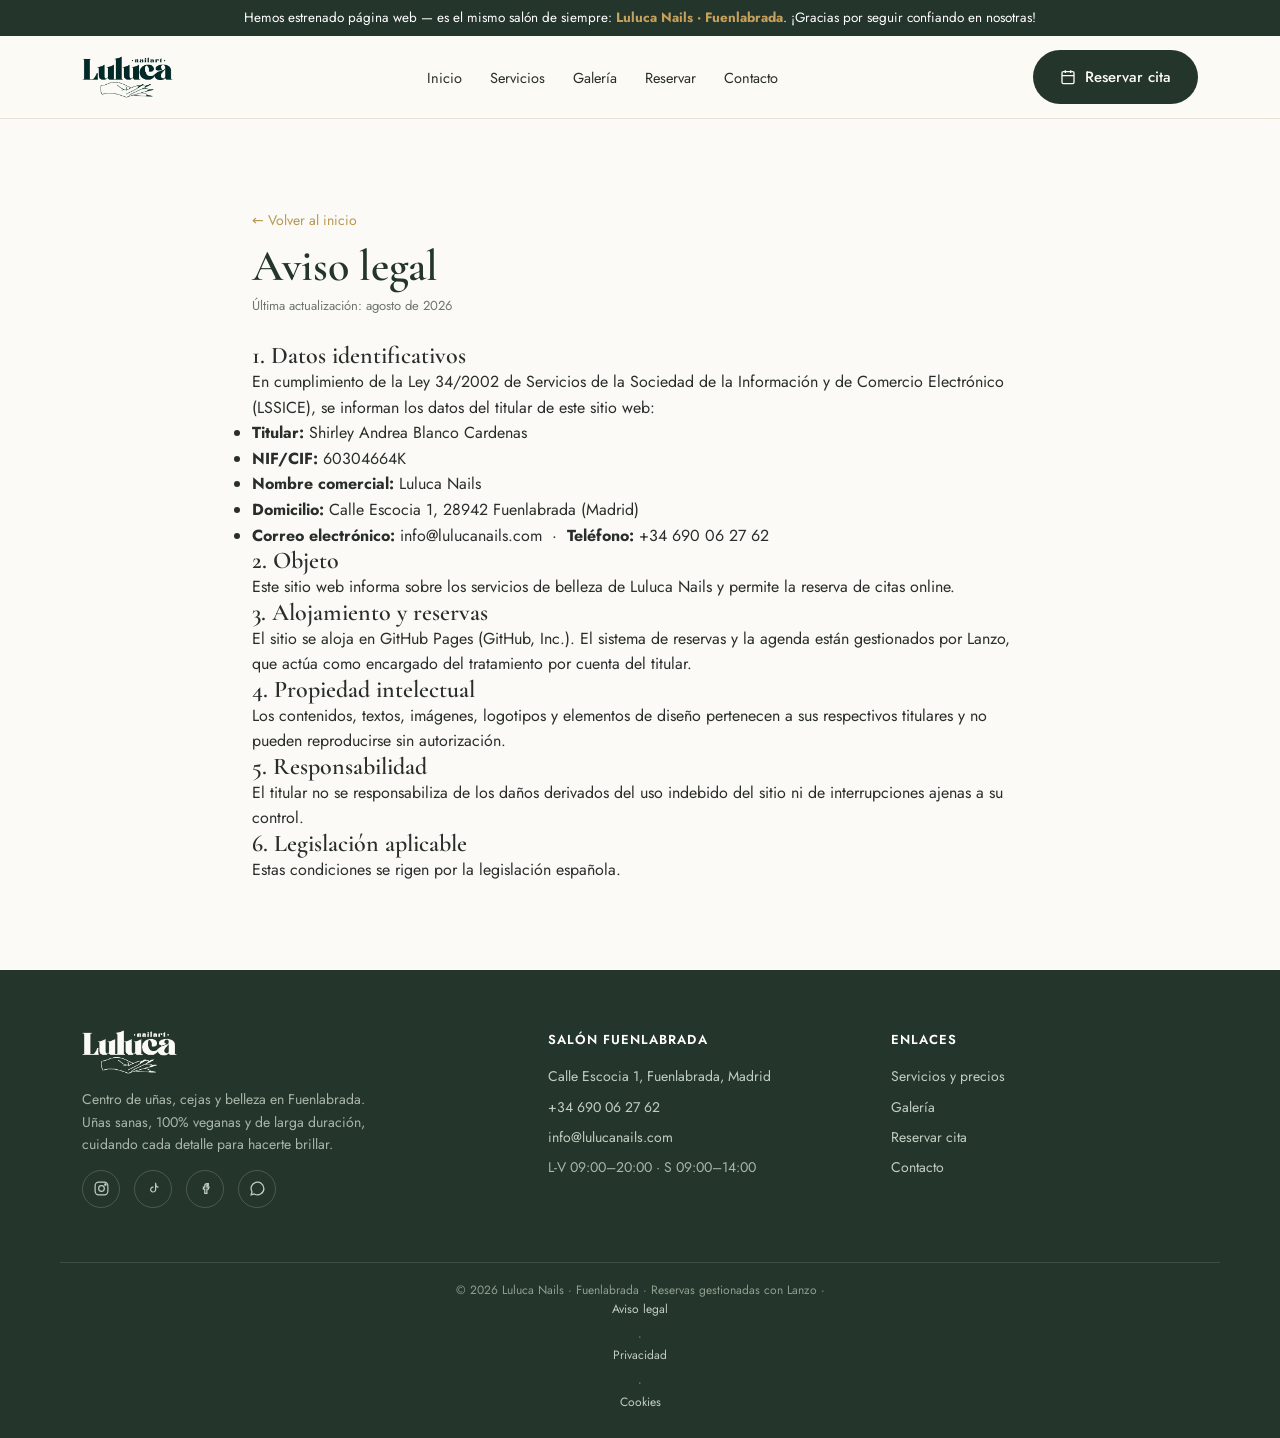
==== aviso-legal.html @ 365a21d8 "Add files via upload" ====
<!DOCTYPE html>
<html lang="es">
<head>
<meta charset="UTF-8">
<meta name="viewport" content="width=device-width, initial-scale=1.0">
<title>Aviso legal — Luluca Nails</title>
<meta name="description" content="Aviso legal de Luluca Nails, salón de belleza en Fuenlabrada.">
<meta property="og:title" content="Aviso legal — Luluca Nails">
<meta property="og:description" content="Aviso legal de Luluca Nails, salón de belleza en Fuenlabrada.">
<meta property="og:type" content="website">
<link rel="icon" href="assets/img/favicon.png">
<link rel="preconnect" href="https://fonts.googleapis.com">
<link rel="preconnect" href="https://fonts.gstatic.com" crossorigin>
<link href="https://fonts.googleapis.com/css2?family=Cormorant+Garamond:wght@500;600;700&family=Jost:wght@300;400;500;600&display=swap" rel="stylesheet">
<link rel="stylesheet" href="assets/css/styles.css">
</head>
<body data-locale="fuen">
<div style="background:var(--forest);color:#fff;text-align:center;font-size:13.5px;padding:9px 16px;line-height:1.35">Hemos estrenado página web — es el mismo salón de siempre: <b style="color:var(--gold-2)">Luluca Nails · Fuenlabrada</b>. ¡Gracias por seguir confiando en nosotras!</div>
<header class="nav"><div class="hw">
  <a class="brand" href="index.html"><img class="logo-img" src="assets/img/logo-dark.png" alt="Luluca Nails"></a>
  <nav class="menu" id="menu"><a href="index.html">Inicio</a><a href="servicios.html">Servicios</a><a href="galeria.html">Galería</a><a href="index.html#reservar">Reservar</a><a href="contacto.html">Contacto</a></nav>
  <div class="nav-cta">
    <a href="index.html#reservar" class="btn btn-primary"><svg viewBox="0 0 24 24" fill="none" stroke="currentColor" stroke-width="2"><rect x="3" y="4" width="18" height="18" rx="2"/><path d="M16 2v4M8 2v4M3 10h18"/></svg> Reservar cita</a>
    <button class="burger" aria-label="Menú" onclick="toggleMenu()"><span></span><span></span><span></span></button>
  </div>
</div></header>

<section class="sec-pad"><div class="wrap" style="max-width:820px">
  <p style="margin-bottom:10px"><a href="index.html" style="color:var(--gold);text-decoration:none;font-size:14px">← Volver al inicio</a></p>
  <h1 style="font-family:'Cormorant Garamond',serif;color:var(--forest);font-size:clamp(30px,4vw,44px);margin:4px 0 6px">Aviso legal</h1>
  <p style="color:var(--muted);font-size:13px;margin-bottom:26px">Última actualización: agosto de 2026</p>
  <div class="legal-body"><h2>1. Datos identificativos</h2>
<p>En cumplimiento de la Ley 34/2002 de Servicios de la Sociedad de la Información y de Comercio Electrónico (LSSICE), se informan los datos del titular de este sitio web:</p>
<ul>
<li><b>Titular:</b> Shirley Andrea Blanco Cardenas</li>
<li><b>NIF/CIF:</b> 60304664K</li>
<li><b>Nombre comercial:</b> Luluca Nails</li>
<li><b>Domicilio:</b> Calle Escocia 1, 28942 Fuenlabrada (Madrid)</li>
<li><b>Correo electrónico:</b> info@lulucanails.com &nbsp;·&nbsp; <b>Teléfono:</b> +34 690 06 27 62</li>
</ul>
<h2>2. Objeto</h2>
<p>Este sitio web informa sobre los servicios de belleza de Luluca Nails y permite la reserva de citas online.</p>
<h2>3. Alojamiento y reservas</h2>
<p>El sitio se aloja en GitHub Pages (GitHub, Inc.). El sistema de reservas y la agenda están gestionados por Lanzo, que actúa como encargado del tratamiento por cuenta del titular.</p>
<h2>4. Propiedad intelectual</h2>
<p>Los contenidos, textos, imágenes, logotipos y elementos de diseño pertenecen a sus respectivos titulares y no pueden reproducirse sin autorización.</p>
<h2>5. Responsabilidad</h2>
<p>El titular no se responsabiliza de los daños derivados del uso indebido del sitio ni de interrupciones ajenas a su control.</p>
<h2>6. Legislación aplicable</h2>
<p>Estas condiciones se rigen por la legislación española.</p></div>
</div></section>
<footer id="contacto-foot"><div class="fw">
  <div>
    <img class="foot-logo" src="assets/img/logo-light.png" alt="Luluca Nails">
    <p class="about">Centro de uñas, cejas y belleza en Fuenlabrada. Uñas sanas, 100% veganas y de larga duración, cuidando cada detalle para hacerte brillar.</p>
    <div class="social">
      <a href="https://www.instagram.com/lulucanails" target="_blank" rel="noopener" aria-label="Instagram"><svg viewBox="0 0 24 24" fill="none" stroke="currentColor" stroke-width="1.7"><rect x="3" y="3" width="18" height="18" rx="5"/><circle cx="12" cy="12" r="4"/><circle cx="17.5" cy="6.5" r="1"/></svg></a>
      <a href="https://www.tiktok.com/@lulucanails" target="_blank" rel="noopener" aria-label="TikTok"><svg viewBox="0 0 24 24" fill="none" stroke="currentColor" stroke-width="1.7"><path d="M15 4v9.5a3.5 3.5 0 1 1-3-3.5"/><path d="M15 6a4 4 0 0 0 4 4"/></svg></a>
      <a href="https://www.facebook.com/lulucanails" target="_blank" rel="noopener" aria-label="Facebook"><svg viewBox="0 0 24 24" fill="none" stroke="currentColor" stroke-width="1.7"><path d="M14 8h2V5h-2a3 3 0 0 0-3 3v2H9v3h2v6h3v-6h2l1-3h-3V8a1 1 0 0 1 1-1z"/></svg></a>
      <a href="https://wa.me/34690062762?text=Hola%2C%20quiero%20reservar%20una%20cita%20en%20Luluca%20Nails" target="_blank" rel="noopener" aria-label="WhatsApp"><svg viewBox="0 0 24 24" fill="none" stroke="currentColor" stroke-width="1.8"><path d="M21 12a9 9 0 0 1-13.6 7.7L3 21l1.3-4.4A9 9 0 1 1 21 12z"/></svg></a>
    </div>
  </div>
  <div><h5>Salón Fuenlabrada</h5><a href="https://www.google.com/maps/search/?api=1&query=Calle%20Escocia%201%20Fuenlabrada" target="_blank" rel="noopener">Calle Escocia 1, Fuenlabrada, Madrid</a><a href="tel:+34690062762">+34 690 06 27 62</a><a href="mailto:info@lulucanails.com">info@lulucanails.com</a><span style="color:#a9b6a9">L-V 09:00–20:00 · S 09:00–14:00</span></div>
  <div><h5>Enlaces</h5><a href="servicios.html">Servicios y precios</a><a href="galeria.html">Galería</a><a href="index.html#reservar">Reservar cita</a><a href="contacto.html">Contacto</a></div>
</div>
<div class="legal">© 2026 Luluca Nails · Fuenlabrada · Reservas gestionadas con Lanzo · <a href="aviso-legal.html">Aviso legal</a> · <a href="privacidad.html">Privacidad</a> · <a href="cookies.html">Cookies</a></div>
</footer>
<div class="mobile-book">
  <a href="https://wa.me/34690062762?text=Hola%2C%20quiero%20reservar%20una%20cita%20en%20Luluca%20Nails" target="_blank" rel="noopener" class="btn btn-wa call" aria-label="WhatsApp"><svg viewBox="0 0 24 24" fill="none" stroke="currentColor" stroke-width="1.8"><path d="M21 12a9 9 0 0 1-13.6 7.7L3 21l1.3-4.4A9 9 0 1 1 21 12z"/></svg></a>
  <a href="index.html#reservar" class="btn btn-primary">Reservar cita</a>
</div>
<div class="lb" id="lb" onclick="closeLb(event)"><button class="lb-close" onclick="closeLb(event)">&times;</button><img id="lb-img" src="" alt=""></div>
<script>
var NAMES={fuen:'Fuenlabrada',huma:'Humanes'};
function setLocale(k){document.body.dataset.locale=k;document.querySelectorAll('[data-locname]').forEach(function(e){e.textContent=NAMES[k];});document.querySelectorAll('.seg-btn').forEach(function(b){b.classList.toggle('on',b.dataset.k===k);});}
function toggleMenu(){document.getElementById('menu').classList.toggle('open');}
function openCat(id){var d=document.getElementById(id);if(d){d.open=true;d.scrollIntoView({behavior:'smooth',block:'start'});}}
function openLb(src){var lb=document.getElementById('lb');document.getElementById('lb-img').src=src;lb.classList.add('on');}
function closeLb(e){document.getElementById('lb').classList.remove('on');}
// ---- Reseñas de Google: refresco automático desde reviews.json ----
(function(){
  var grid=document.getElementById('rev-grid'); if(!grid) return;
  var G='<svg viewBox="0 0 48 48" width="16" height="16"><path fill="#4285F4" d="M45.12 24.5c0-1.56-.14-3.06-.4-4.5H24v8.51h11.84c-.51 2.75-2.06 5.08-4.39 6.64v5.52h7.11c4.16-3.83 6.56-9.47 6.56-16.17z"/><path fill="#34A853" d="M24 46c5.94 0 10.92-1.97 14.56-5.33l-7.11-5.52c-1.97 1.32-4.49 2.1-7.45 2.1-5.73 0-10.58-3.87-12.31-9.07H4.34v5.7C7.96 41.07 15.4 46 24 46z"/><path fill="#FBBC05" d="M11.69 28.18C11.25 26.86 11 25.45 11 24s.25-2.86.69-4.18v-5.7H4.34C2.85 17.09 2 20.45 2 24s.85 6.91 2.34 9.88l7.35-5.7z"/><path fill="#EA4335" d="M24 10.75c3.23 0 6.13 1.11 8.41 3.29l6.31-6.31C34.91 4.18 29.93 2 24 2 15.4 2 7.96 6.93 4.34 14.12l7.35 5.7c1.73-5.2 6.58-9.07 12.31-9.07z"/></svg>';
  function esc(s){return (''+(s||'')).replace(/&/g,'&amp;').replace(/</g,'&lt;').replace(/>/g,'&gt;');}
  function stars(n){n=Math.max(1,Math.min(5,Math.round(n||5)));var s='';for(var i=0;i<n;i++)s+='★';return s;}
  fetch('reviews.json',{cache:'no-store'}).then(function(r){return r.ok?r.json():null;}).then(function(d){
    if(!d||!d.reviews||!d.reviews.length) return;
    var sc=document.getElementById('rev-score'); if(sc&&d.rating){sc.textContent=(''+d.rating).replace('.',',');}
    var cn=document.getElementById('rev-count-num'); if(cn&&(d.count||d.count===0)){cn.textContent=d.count;}
    grid.innerHTML=d.reviews.map(function(v){
      var ini=esc(((v.name||'?').trim().charAt(0)||'?').toUpperCase());
      var av = v.photo ? '<div class="av" style="background-image:url('+JSON.stringify(v.photo)+');background-size:cover;color:transparent">'+ini+'</div>' : '<div class="av">'+ini+'</div>';
      return '<div class="rev"><div class="top" style="display:flex;align-items:center;gap:12px">'+av+'<div><div class="who">'+esc(v.name)+'</div><div class="stars">'+stars(v.rating)+'</div></div><span style="margin-left:auto;width:16px;height:16px;display:inline-flex;flex:0 0 auto">'+G+'</span></div><p>"'+esc(v.text)+'"</p><div style="color:var(--muted);font-size:12.5px;margin-top:12px">'+esc(v.date)+' · Google</div></div>';
    }).join('');
  }).catch(function(){});
})();
// ===== Widget de reservas Lanzo (embebido) v3: calendario visible + desplegable con grupos =====
(function(){
  var root=document.getElementById('lz-book'); if(!root) return;
  var SLUG=root.dataset.slug, API=root.dataset.api, WA=root.dataset.wa||'#';
  var st={service:null,date:null,slot:null,employeeId:null,_slots:[],_services:[],_period:{m:[],t:[]}};
  var view={y:0,m:0};
  var MES=['enero','febrero','marzo','abril','mayo','junio','julio','agosto','septiembre','octubre','noviembre','diciembre'];
  var GROUPS=[{k:'unas',label:'Uñas y manicura'},{k:'pies',label:'Pies y pedicura'},{k:'cejas',label:'Cejas, labio y depilación'},{k:'pest',label:'Pestañas'},{k:'gema',label:'Gemas dentales'}];
  function groupOf(name){var n=(name||'').toLowerCase();
    if(n.indexOf('pestañ')>-1||n.indexOf('lifting')>-1||n.indexOf('tinte')>-1) return 'pest';
    if(n.indexOf('ceja')>-1||n.indexOf('labio')>-1||n.indexOf('laminado')>-1||n.indexOf('frente')>-1||n.indexOf('mejill')>-1||n.indexOf('patill')>-1||n.indexOf('cara completa')>-1) return 'cejas';
    if(n.indexOf('gema')>-1) return 'gema';
    if(n.indexOf('pedicura')>-1||n.indexOf('(pies)')>-1||n.indexOf('pies')>-1||n.indexOf('/ pie')>-1) return 'pies';
    return 'unas';}

  var css=[
   '#lz-book .lz-h{font-family:"Cormorant Garamond",serif;color:var(--forest);font-size:24px;margin:2px 0 14px}',
   '#lz-book label{display:block;font-size:12px;letter-spacing:.06em;text-transform:uppercase;color:var(--forest);margin:18px 0 9px;font-weight:700}',
   '#lz-book label:first-of-type{margin-top:6px}',
   '#lz-book select,#lz-book input{width:100%;padding:12px 12px;border:1px solid #d8d5cc;border-radius:12px;font:inherit;background:#fff;color:var(--forest);box-sizing:border-box}',
   '#lz-book optgroup{font-weight:700;color:var(--forest)}',
   '#lz-book .lz-meta{font-size:13px;color:var(--muted);margin-top:6px}',
   '.lz-chips{display:flex;flex-wrap:wrap;gap:8px;margin-bottom:10px}',
   '.lz-chip{padding:9px 16px;border:1px solid #d8d5cc;border-radius:999px;background:#fff;cursor:pointer;font:inherit;font-size:14px;color:var(--forest)}',
   '.lz-chip.sel{background:var(--forest);color:#fff;border-color:var(--forest)}',
   '.lz-chip:disabled{opacity:.4;cursor:default}',
   '.lz-calhead{display:flex;align-items:center;justify-content:space-between;margin-bottom:10px}',
   '.lz-calhead b{font-family:"Cormorant Garamond",serif;font-weight:600;font-size:19px;color:var(--forest);text-transform:capitalize}',
   '.lz-nav{border:none;background:#eceae3;width:34px;height:34px;border-radius:9px;cursor:pointer;font-size:16px;color:var(--forest)}',
   '.lz-nav:disabled{opacity:.35;cursor:default}',
   '.lz-dow{display:grid;grid-template-columns:repeat(7,1fr);gap:6px;margin-bottom:6px}',
   '.lz-dow span{text-align:center;font-size:11px;color:var(--muted);font-weight:600}',
   '.lz-days{display:grid;grid-template-columns:repeat(7,1fr);gap:6px}',
   '.lz-day{padding:11px 0;border:1px solid #ece9e2;border-radius:10px;background:#faf9f5;cursor:pointer;font:inherit;font-size:15px;color:var(--forest)}',
   '.lz-day:hover:not(.off){border-color:var(--forest)}',
   '.lz-day.off{opacity:.32;background:transparent;border-color:transparent;cursor:default}',
   '.lz-day.sel{background:var(--forest);color:#fff;border-color:var(--forest)}',
   '.lz-hint{color:var(--gold);font-size:13px;margin-top:10px;min-height:16px;font-weight:600}',
   '#lz-times,#lz-emps{display:flex;flex-wrap:wrap;gap:8px}',
   '.lz-time,.lz-emp{padding:10px 15px;border:1px solid #d8d5cc;border-radius:10px;background:#fff;cursor:pointer;font:inherit;color:var(--forest)}',
   '.lz-time:hover,.lz-emp:hover{border-color:var(--forest)}',
   '.lz-time.sel,.lz-emp.sel{background:var(--forest);color:#fff;border-color:var(--forest)}',
   '.lz-msg{color:var(--muted);font-size:14px;padding:6px 0}',
   '.lz-err{color:#b3261e;font-size:13px;margin-top:8px;min-height:16px}',
   '.lz-foot{margin-top:18px;font-size:13px;color:var(--muted)}',
   '.lz-foot a{color:var(--forest);text-decoration:underline}',
   '.lz-ok{text-align:center;padding:10px 0}',
   '.lz-check{width:54px;height:54px;border-radius:50%;background:var(--forest);color:#fff;font-size:27px;display:flex;align-items:center;justify-content:center;margin:6px auto 12px}',
   '.lz-ok h4{font-family:"Cormorant Garamond",serif;color:var(--forest);font-size:25px;margin-bottom:8px}',
   '.lz-ok p{color:var(--muted);margin-bottom:10px}'
  ].join('');
  var stl=document.createElement('style'); stl.textContent=css; document.head.appendChild(stl);

  function esc(s){s=''+(s||'');return s.replace(/&/g,'&amp;').replace(/</g,'&lt;').replace(/>/g,'&gt;');}
  function eur(n){n=Number(n)||0;return (Math.round(n*100)/100).toString().replace('.',',')+' €';}
  function fmt(iso){return new Date(iso).toLocaleTimeString('es-ES',{hour:'2-digit',minute:'2-digit',timeZone:'Europe/Madrid'});}
  function hourOf(iso){return parseInt(new Date(iso).toLocaleTimeString('en-GB',{hour:'2-digit',hour12:false,timeZone:'Europe/Madrid'}).slice(0,2),10);}
  function todayYMD(){return new Date().toLocaleDateString('en-CA',{timeZone:'Europe/Madrid'});}
  function ymd(y,m,d){return y+'-'+String(m+1).padStart(2,'0')+'-'+String(d).padStart(2,'0');}
  function api(p){return fetch(API+p).then(function(r){if(!r.ok){var e=new Error('x');e.status=r.status;throw e;}return r.json();});}
  function g(id){return document.getElementById(id);}
  function show(s){var e=g('lz-step-'+s); if(e) e.hidden=false;}
  function hide(s){var e=g('lz-step-'+s); if(e) e.hidden=true;}

  root.innerHTML=
   '<span class="cal-badge">Reservas 24/7 con Lanzo</span>'+
   '<div class="lz-h">Reserva tu cita</div>'+
   '<div id="lz-step-svc"><label>1 · Elige tu servicio</label><select id="lz-svc"><option value="">Cargando servicios…</option></select><div class="lz-meta" id="lz-svcmeta"></div></div>'+
   '<div id="lz-step-date"><label>2 · Elige el día</label><div id="lz-cal"></div><div id="lz-hint" class="lz-hint"></div></div>'+
   '<div id="lz-step-time" hidden><label>3 · Elige la hora</label><div id="lz-period" class="lz-chips"></div><div id="lz-times"></div></div>'+
   '<div id="lz-step-emp" hidden><label>4 · Elige profesional</label><div id="lz-emps"></div></div>'+
   '<div id="lz-step-form" hidden><label>5 · Tus datos</label><input id="lz-name" placeholder="Nombre y apellidos" autocomplete="name"><div style="height:8px"></div><input id="lz-phone" placeholder="Teléfono móvil" inputmode="tel" autocomplete="tel"><button id="lz-confirm" class="btn btn-primary" style="width:100%;justify-content:center;margin-top:12px">Confirmar reserva</button><div class="lz-err" id="lz-err"></div></div>'+
   '<div class="lz-foot">Confirmación inmediata y recordatorio automático. ¿Prefieres WhatsApp? <a href="'+WA+'" target="_blank" rel="noopener">Escríbenos</a></div>';

  renderCal();

  api('/salon/'+SLUG).then(function(s){
    st._services=(s&&s.services)||[];
    var byG={}; st._services.forEach(function(v){ v._g=groupOf(v.name); (byG[v._g]=byG[v._g]||[]).push(v); });
    var html='<option value="">Elige tu servicio…</option>';
    GROUPS.forEach(function(gr){ var list=byG[gr.k]; if(!list||!list.length) return;
      html+='<optgroup label="'+gr.label+'">'+list.map(function(v){return '<option value="'+v.id+'">'+esc(v.name)+' · '+(v.durationMin||0)+' min · '+eur(v.priceEur)+'</option>';}).join('')+'</optgroup>';
    });
    g('lz-svc').innerHTML=html;
  }).catch(function(){ g('lz-svc').innerHTML='<option value="">No se pudieron cargar los servicios</option>'; });

  function renderCal(){
    var today=todayYMD();
    if(!view.y){ view.y=parseInt(today.slice(0,4),10); view.m=parseInt(today.slice(5,7),10)-1; }
    var first=new Date(view.y,view.m,1).getDay(), offset=(first+6)%7, dim=new Date(view.y,view.m+1,0).getDate();
    var curYM=today.slice(0,7), viewYM=ymd(view.y,view.m,1).slice(0,7);
    var h='<div class="lz-calhead"><button type="button" class="lz-nav" id="lz-prev"'+(viewYM<=curYM?' disabled':'')+'>‹</button><b>'+MES[view.m]+' '+view.y+'</b><button type="button" class="lz-nav" id="lz-next">›</button></div>';
    h+='<div class="lz-dow"><span>L</span><span>M</span><span>X</span><span>J</span><span>V</span><span>S</span><span>D</span></div><div class="lz-days">';
    for(var i=0;i<offset;i++) h+='<span></span>';
    for(var d=1;d<=dim;d++){ var ds=ymd(view.y,view.m,d), past=ds<today; h+='<button type="button" class="lz-day'+(past?' off':'')+(st.date===ds?' sel':'')+'"'+(past?' disabled':'')+' data-d="'+ds+'">'+d+'</button>'; }
    g('lz-cal').innerHTML=h+'</div>';
  }

  function pickDay(ds){
    st.date=ds; st.slot=null; st.employeeId=null; renderCal();
    if(!st.service){ g('lz-hint').textContent='Elige primero tu servicio arriba ↑'; hide('time'); hide('emp'); hide('form'); try{g('lz-svc').focus();}catch(e){} return; }
    g('lz-hint').textContent=''; loadTimes(ds);
  }

  function loadTimes(ds){
    st.slot=null; st.employeeId=null; hide('emp'); hide('form');
    show('time'); g('lz-period').innerHTML=''; g('lz-times').innerHTML='<div class="lz-msg">Buscando horas libres…</div>';
    api('/availability?salonSlug='+SLUG+'&date='+ds+'&serviceId='+st.service.id).then(function(a){
      var slots=(a&&a.slots)||[]; st._slots=slots;
      if(!slots.length){ g('lz-period').innerHTML=''; g('lz-times').innerHTML='<div class="lz-msg">No hay horas libres ese día. Prueba con otro.</div>'; return; }
      var m=[],tt=[]; slots.forEach(function(s,i){ (hourOf(s.startsAt)<14?m:tt).push(i); });
      st._period={m:m,t:tt};
      g('lz-period').innerHTML='<button type="button" class="lz-chip" data-p="m"'+(m.length?'':' disabled')+'>Mañana ('+m.length+')</button><button type="button" class="lz-chip" data-p="t"'+(tt.length?'':' disabled')+'>Tarde ('+tt.length+')</button>';
      g('lz-times').innerHTML='<div class="lz-msg">Elige mañana o tarde.</div>';
      if(m.length && !tt.length) showPeriod('m'); else if(tt.length && !m.length) showPeriod('t');
    }).catch(function(){ g('lz-period').innerHTML=''; g('lz-times').innerHTML='<div class="lz-msg">No se pudo cargar la disponibilidad. Prueba de nuevo.</div>'; });
  }

  function showPeriod(p){
    [...g('lz-period').children].forEach(function(b){ if(b.dataset) b.classList.toggle('sel', b.dataset.p===p); });
    var idxs=(p==='m')?st._period.m:st._period.t;
    g('lz-times').innerHTML=idxs.map(function(i){return '<button type="button" class="lz-time" data-i="'+i+'">'+fmt(st._slots[i].startsAt)+'</button>';}).join('');
    st.slot=null; st.employeeId=null; hide('emp'); hide('form');
  }

  function pickTime(i){
    st.slot=st._slots[i]; st.employeeId=null; hide('form');
    var tb=g('lz-times').children; for(var k=0;k<tb.length;k++) tb[k].classList.toggle('sel', String(tb[k].dataset.i)===String(i));
    var emps=(st.slot&&st.slot.employees)||[]; show('emp');
    g('lz-emps').innerHTML='<button type="button" class="lz-emp" data-e="any">Sin preferencia</button>'+emps.map(function(e){return '<button type="button" class="lz-emp" data-e="'+e.id+'">'+esc(e.name)+'</button>';}).join('');
  }

  function pickEmp(val){
    var emps=(st.slot&&st.slot.employees)||[];
    st.employeeId=(val==='any')?(emps[0]&&emps[0].id):val;
    var eb=g('lz-emps').children; for(var k=0;k<eb.length;k++) eb[k].classList.toggle('sel', eb[k].dataset.e===val);
    show('form');
  }

  function doBooking(){
    var name=g('lz-name').value.trim(), phone=g('lz-phone').value.trim(), err=g('lz-err');
    if(name.length<2){ err.textContent='Escribe tu nombre.'; return; }
    if(phone.replace(/[^0-9]/g,'').length<7){ err.textContent='Escribe un teléfono válido.'; return; }
    if(!st.employeeId){ err.textContent='Elige una profesional.'; return; }
    err.textContent='';
    var btn=g('lz-confirm'); btn.disabled=true; btn.textContent='Reservando…';
    fetch(API+'/booking',{method:'POST',headers:{'Content-Type':'application/json'},body:JSON.stringify({salonSlug:SLUG,serviceId:st.service.id,employeeId:st.employeeId,startTime:st.slot.startsAt,clientName:name,clientPhone:phone})}).then(function(r){
      if(r.status===201){ return r.json().then(done); }
      if(r.status===409){ err.textContent='Ese hueco se acaba de ocupar. Te muestro otras horas.'; btn.disabled=false; btn.textContent='Confirmar reserva'; loadTimes(st.date); return; }
      err.textContent='No se pudo reservar. Inténtalo de nuevo o escríbenos por WhatsApp.'; btn.disabled=false; btn.textContent='Confirmar reserva';
    }).catch(function(){ err.textContent='Error de conexión. Prueba de nuevo o escríbenos por WhatsApp.'; btn.disabled=false; btn.textContent='Confirmar reserva'; });
  }

  function done(j){
    var iso=(j&&j.startsAt)||st.slot.startsAt;
    var dia=new Date(iso).toLocaleDateString('es-ES',{weekday:'long',day:'numeric',month:'long',timeZone:'Europe/Madrid'});
    var emp=(j&&j.employee&&j.employee.name)||'';
    root.innerHTML='<span class="cal-badge">Reserva confirmada</span><div class="lz-ok"><div class="lz-check">✓</div><h4>¡Cita confirmada!</h4><p>'+esc(st.service.name)+(emp?(' con '+esc(emp)):'')+'<br>'+esc(dia)+' a las '+fmt(iso)+'</p><p style="font-size:13px">Te esperamos. Recibirás un recordatorio; si necesitas cambiarla, escríbenos por WhatsApp.</p><a class="btn btn-ghost" href="'+WA+'" target="_blank" rel="noopener">Escribir por WhatsApp</a></div>';
  }

  g('lz-svc').addEventListener('change', function(){
    var id=this.value; st.service=(st._services||[]).filter(function(v){return v.id===id;})[0]||null;
    st.slot=null; st.employeeId=null; hide('time'); hide('emp'); hide('form');
    if(!st.service){ g('lz-svcmeta').textContent=''; return; }
    g('lz-svcmeta').textContent=(st.service.durationMin||0)+' min · '+eur(st.service.priceEur);
    g('lz-hint').textContent='';
    if(st.date) loadTimes(st.date);
  });

  root.addEventListener('click', function(ev){
    var t=ev.target.closest('button'); if(!t) return;
    if(t.classList.contains('lz-chip')){ if(t.dataset.p && !t.disabled) showPeriod(t.dataset.p); return; }
    if(t.id==='lz-prev'){ var a=new Date(view.y,view.m-1,1); view.y=a.getFullYear(); view.m=a.getMonth(); renderCal(); return; }
    if(t.id==='lz-next'){ var b=new Date(view.y,view.m+1,1); view.y=b.getFullYear(); view.m=b.getMonth(); renderCal(); return; }
    if(t.classList.contains('lz-day') && !t.disabled){ pickDay(t.dataset.d); return; }
    if(t.classList.contains('lz-time')){ pickTime(parseInt(t.dataset.i,10)); return; }
    if(t.classList.contains('lz-emp')){ pickEmp(t.dataset.e); return; }
    if(t.id==='lz-confirm'){ ev.preventDefault(); doBooking(); return; }
  });
})();
</script>
</body>
</html>
---- assets/css/styles.css ----
:root{--cream:#FBFAF6;--sand:#F2EEE4;--sage:#8CA391;--sage-soft:#DCE4DA;--forest:#24352B;--gold:#B8974F;--gold-2:#C6A15B;--ink:#2A2E2A;--muted:#6E756C;--line:#E7E3D8;--shadow:0 24px 60px -34px rgba(36,53,43,.4)}
*{margin:0;padding:0;box-sizing:border-box}
html{scroll-behavior:smooth}
body{font-family:'Jost',system-ui,sans-serif;color:var(--ink);background:var(--cream);line-height:1.6;-webkit-font-smoothing:antialiased}
h1,h2,h3,.serif{font-family:'Cormorant Garamond',serif;font-weight:600;line-height:1.08}
img{max-width:100%;display:block}
a{color:inherit;text-decoration:none}
.wrap{max-width:1160px;margin:0 auto;padding:0 22px}
.narrow{max-width:920px;margin:0 auto;padding:0 22px}
.eyebrow{font-size:12px;letter-spacing:.26em;text-transform:uppercase;color:var(--gold);font-weight:600}
.btn{display:inline-flex;align-items:center;gap:9px;font-family:'Jost';font-weight:500;font-size:15px;padding:14px 26px;border-radius:40px;border:1px solid transparent;cursor:pointer;transition:.2s}
.btn svg{width:16px;height:16px}
.btn-primary{background:var(--forest);color:var(--cream)}
.btn-primary:hover{background:#1a2820}
.btn-gold{background:var(--gold);color:#fff}
.btn-gold:hover{background:#a9883f}
.btn-ghost{background:transparent;color:var(--forest);border-color:var(--sage)}
.btn-ghost:hover{background:var(--sage-soft)}
.btn-wa{background:#25D366;color:#fff}
.btn-wa:hover{background:#1eb457}
.center{text-align:center}
.sec-pad{padding:88px 0}
@media(max-width:720px){ .sec-pad{padding:58px 0} }
.thumb-fallback{background:linear-gradient(140deg,#e7ece2,#c3d0be)}

.localebar{background:var(--forest);color:#eef2ec;font-size:13.5px}
.localebar .lw{display:flex;align-items:center;justify-content:center;gap:16px;padding:9px 22px;flex-wrap:wrap;text-align:center;max-width:1160px;margin:0 auto}
.localebar .lb-label{color:#c3cec2}
.seg{display:inline-flex;background:rgba(255,255,255,.08);border:1px solid rgba(255,255,255,.16);border-radius:30px;padding:3px}
.seg-btn{font-family:'Jost';font-size:13px;font-weight:500;color:#dfe7df;background:transparent;border:none;border-radius:24px;padding:6px 16px;cursor:pointer;transition:.2s}
.seg-btn.on{background:var(--gold);color:#fff}

header.nav{position:sticky;top:0;z-index:50;background:rgba(251,250,246,.9);backdrop-filter:blur(10px);border-bottom:1px solid var(--line)}
header.nav .hw{max-width:1160px;margin:0 auto;display:flex;align-items:center;justify-content:space-between;padding:14px 22px;gap:16px}
.brand{display:flex;align-items:center}
.logo-img{height:42px;width:auto}
nav.menu{display:flex;align-items:center;gap:28px}
nav.menu a{font-size:14.5px;color:var(--ink)}
nav.menu a:hover,nav.menu a.active{color:var(--gold)}
.nav-cta{display:flex;align-items:center;gap:14px}
.burger{display:none;flex-direction:column;gap:4px;cursor:pointer;background:none;border:none;padding:4px}
.burger span{width:22px;height:2px;background:var(--forest);border-radius:2px}
@media(max-width:900px){ nav.menu{display:none} nav.menu.open{display:flex;position:absolute;top:100%;left:0;right:0;flex-direction:column;background:var(--cream);border-bottom:1px solid var(--line);padding:16px 22px;gap:16px} .burger{display:flex} }
@media(max-width:720px){ .nav-cta .btn-primary{display:none} .logo-img{height:38px} }

/* HERO */
.hero{background:linear-gradient(180deg,#fff,var(--cream))}
.hero .wrap{display:grid;grid-template-columns:1.05fr .95fr;gap:48px;align-items:center;padding:64px 22px}
.hero-copy .eyebrow{margin-bottom:18px;display:block}
.hero-copy h1{font-size:clamp(38px,6vw,64px);color:var(--forest)}
.hero-copy h1 em{font-style:italic;color:var(--gold)}
.hero-copy p.lead{font-size:18px;color:var(--muted);margin:22px 0 30px;max-width:440px}
.hero-actions{display:flex;gap:14px;flex-wrap:wrap}
.hero-trust{display:flex;align-items:center;gap:12px;margin-top:28px;font-size:14px;color:var(--muted)}
.stars{color:var(--gold);letter-spacing:2px}
.hero-photo{position:relative;height:520px;border-radius:26px;overflow:hidden;box-shadow:var(--shadow)}
.hero-photo img{width:100%;height:100%;object-fit:cover}
.hero-photo .badge{position:absolute;left:20px;bottom:20px;background:rgba(251,250,246,.94);border-radius:16px;padding:14px 18px;display:flex;align-items:center;gap:12px;box-shadow:0 10px 30px -12px rgba(0,0,0,.3)}
.hero-photo .badge .n{font-family:'Cormorant Garamond',serif;font-size:30px;font-weight:700;color:var(--forest);line-height:1}
.hero-photo .badge small{font-size:11px;color:var(--muted)}
@media(max-width:880px){ .hero .wrap{grid-template-columns:1fr;gap:30px} .hero-photo{height:360px;order:-1} }

/* CATEGORÍAS */
.cats .head{max-width:640px;margin:0 auto 46px;text-align:center}
.cats .head h2{font-size:clamp(30px,4.4vw,46px);color:var(--forest);margin:12px 0}
.cats .head p{color:var(--muted)}
.cat-grid{display:grid;grid-template-columns:repeat(4,1fr);gap:20px}
@media(max-width:980px){ .cat-grid{grid-template-columns:repeat(3,1fr)} }
@media(max-width:760px){ .cat-grid{grid-template-columns:repeat(2,1fr)} }
@media(max-width:460px){ .cat-grid{grid-template-columns:1fr} }
.cat{background:#fff;border:1px solid var(--line);border-radius:18px;overflow:hidden;transition:.2s;display:flex;flex-direction:column}
.cat:hover{transform:translateY(-4px);box-shadow:var(--shadow);border-color:var(--sage-soft)}
.cat .thumb{height:150px;position:relative;overflow:hidden}
.cat .thumb img{width:100%;height:100%;object-fit:cover;transition:.4s}
.cat:hover .thumb img{transform:scale(1.05)}
.cat .c-body{padding:18px 20px 20px;flex:1;display:flex;flex-direction:column}
.cat h3{font-size:21px;color:var(--forest);margin-bottom:6px}
.cat p{font-size:13px;color:var(--muted);margin-bottom:14px;flex:1}
.cat .more{font-size:12.5px;color:var(--gold);font-weight:600}

/* GALERÍA */
.gallery{background:var(--sand)}
.gallery .head{display:flex;justify-content:space-between;align-items:flex-end;margin-bottom:34px;gap:20px;flex-wrap:wrap}
.gallery .head h2{font-size:clamp(30px,4.4vw,46px);color:var(--forest)}
.gallery .head p{color:var(--muted);max-width:420px;margin-top:8px}
.gal-grid{display:grid;grid-template-columns:repeat(4,1fr);gap:14px}
@media(max-width:880px){ .gal-grid{grid-template-columns:repeat(3,1fr)} }
@media(max-width:560px){ .gal-grid{grid-template-columns:repeat(2,1fr)} }
.gal{aspect-ratio:1;border-radius:16px;overflow:hidden;position:relative;cursor:pointer;background:var(--sage-soft)}
.gal img{width:100%;height:100%;object-fit:cover;transition:.4s}
.gal:hover img{transform:scale(1.06)}

/* PILARES */
.pillars{background:var(--forest);color:#eef2ec}
.pillars .head{text-align:center;max-width:600px;margin:0 auto 46px}
.pillars .head h2{font-size:clamp(30px,4.4vw,46px);color:#fff}
.pillars .head .eyebrow{color:var(--gold-2)}
.pillars .head p{color:#b8c3b8;margin-top:12px}
.pil-grid{display:grid;grid-template-columns:repeat(3,1fr);gap:34px}
@media(max-width:720px){ .pil-grid{grid-template-columns:1fr;gap:26px} }
.pil{text-align:center}
.pil .ico{width:60px;height:60px;border-radius:50%;border:1px solid rgba(198,161,91,.5);display:flex;align-items:center;justify-content:center;margin:0 auto 18px;color:var(--gold-2)}
.pil .ico svg{width:26px;height:26px}
.pil h3{font-size:24px;color:#fff;margin-bottom:8px}
.pil p{font-size:14.5px;color:#b8c3b8}

/* RESERVA */
.booking .wrap{display:grid;grid-template-columns:1fr 1.05fr;gap:48px;align-items:center}
@media(max-width:880px){ .booking .wrap{grid-template-columns:1fr;gap:34px} }
.booking-copy h2{font-size:clamp(30px,4.4vw,46px);color:var(--forest);margin:12px 0 16px}
.booking-copy p{color:var(--muted);margin-bottom:14px;max-width:440px}
.booking-copy ul{list-style:none;margin:18px 0 26px}
.booking-copy li{display:flex;gap:11px;align-items:flex-start;margin-bottom:11px;font-size:15px}
.booking-copy li svg{width:19px;height:19px;color:var(--gold);flex:0 0 19px;margin-top:2px}
.cal{background:#fff;border:1px solid var(--line);border-radius:22px;box-shadow:var(--shadow);padding:22px;position:relative}
.cal-badge{position:absolute;top:16px;right:16px;font-size:10px;letter-spacing:.12em;text-transform:uppercase;color:var(--gold);background:var(--sand);padding:5px 11px;border-radius:20px;font-weight:600}
.cal h4{font-family:'Jost';font-weight:600;font-size:13px;letter-spacing:.04em;color:var(--muted);text-transform:uppercase;margin-bottom:4px}
.cal .cal-title{font-family:'Cormorant Garamond',serif;font-size:26px;color:var(--forest);font-weight:600;margin-bottom:16px}
.dow{display:grid;grid-template-columns:repeat(7,1fr);gap:6px;margin-bottom:6px}
.dow span{text-align:center;font-size:11px;color:var(--muted);font-weight:500}
.days{display:grid;grid-template-columns:repeat(7,1fr);gap:6px}
.day{aspect-ratio:1;display:flex;align-items:center;justify-content:center;font-size:13.5px;border-radius:10px;color:var(--ink);border:1px solid transparent}
.day.off{color:#c7ccc4}
.day.free{border-color:var(--sage);color:var(--forest);cursor:pointer}
.day.free:hover{background:var(--sage-soft)}
.day.sel{background:var(--forest);color:#fff;font-weight:600}
.slots{margin-top:18px;border-top:1px solid var(--line);padding-top:16px}
.slots .slabel{font-size:12px;color:var(--muted);margin-bottom:10px}
.slot-row{display:flex;flex-wrap:wrap;gap:8px}
.slot{font-size:13px;padding:8px 14px;border-radius:30px;border:1px solid var(--line);color:var(--forest);cursor:pointer}
.slot.on{background:var(--gold);color:#fff;border-color:var(--gold)}
.slot.dim{color:#c7ccc4;text-decoration:line-through}
.cal .btn{width:100%;justify-content:center;margin-top:18px}
.cal-note{font-size:11.5px;color:var(--muted);text-align:center;margin-top:10px}

/* PARTY */
.party{position:relative;overflow:hidden}
.party .bg{position:absolute;inset:0;z-index:0}
.party .bg img{width:100%;height:100%;object-fit:cover}
.party .ov{position:absolute;inset:0;background:linear-gradient(90deg,rgba(36,53,43,.86),rgba(36,53,43,.62) 60%,rgba(36,53,43,.4));z-index:1}
.party .wrap{position:relative;z-index:2;display:flex;align-items:center;justify-content:space-between;gap:30px;flex-wrap:wrap}
.party .txt{max-width:560px;color:#fff}
.party .eyebrow{color:var(--gold-2)}
.party h2{font-size:clamp(28px,4vw,42px);color:#fff;margin:10px 0}
.party p{color:#dbe3da}

/* RESEÑAS */
.reviews .head{text-align:center;max-width:600px;margin:0 auto 44px}
.reviews .head h2{font-size:clamp(30px,4.4vw,46px);color:var(--forest);margin:12px 0}
.rev-score{display:inline-flex;align-items:center;gap:10px;background:#fff;border:1px solid var(--line);border-radius:40px;padding:8px 18px;font-size:14px;color:var(--muted)}
.rev-grid{display:grid;grid-template-columns:repeat(3,1fr);gap:20px;margin-top:8px}
@media(max-width:880px){ .rev-grid{grid-template-columns:1fr} }
.rev{background:#fff;border:1px solid var(--line);border-radius:18px;padding:24px}
.rev .top{display:flex;align-items:center;gap:12px;margin-bottom:12px}
.rev .av{width:42px;height:42px;border-radius:50%;background:var(--sage);color:#fff;display:flex;align-items:center;justify-content:center;font-weight:600}
.rev .who{font-weight:600;font-size:15px;color:var(--forest)}
.rev .stars{font-size:13px}
.rev p{font-size:14px;color:#555b53}

/* LOCALES */
.locs{background:var(--sand)}
.locs .head{text-align:center;max-width:640px;margin:0 auto 20px}
.locs .head h2{font-size:clamp(30px,4.4vw,46px);color:var(--forest);margin:12px 0}
.locs .subnote{text-align:center;color:var(--muted);font-size:13px;margin-bottom:34px}
.loc-grid{display:grid;grid-template-columns:1fr 1fr;gap:22px}
@media(max-width:720px){ .loc-grid{grid-template-columns:1fr} }
.loc{background:#fff;border:1px solid var(--line);border-radius:20px;overflow:hidden;display:flex;flex-direction:column}
.loc .map{height:150px;position:relative;background:linear-gradient(135deg,#dfe7da,#b9c9b5)}
.loc .map iframe{width:100%;height:100%;border:0;display:block}
.loc .map .pin{position:absolute;inset:0;display:flex;align-items:center;justify-content:center;color:var(--forest)}
.loc .body{padding:22px 24px 24px}
.loc .tag-here{display:inline-block;font-size:11px;letter-spacing:.1em;text-transform:uppercase;color:var(--gold);font-weight:600;margin-bottom:6px}
.loc h3{font-size:26px;color:var(--forest)}
.loc .info{font-size:14px;color:var(--muted);margin:12px 0 18px}
.loc .info div{margin-bottom:5px;display:flex;gap:8px;align-items:flex-start}
.loc .info svg{width:15px;height:15px;color:var(--sage);flex:0 0 15px;margin-top:3px}
.loc .actions{display:flex;gap:10px;flex-wrap:wrap}

/* FOOTER */
footer{background:var(--forest);color:#c3cec2;font-size:14px}
footer .fw{max-width:1160px;margin:0 auto;display:grid;grid-template-columns:1.4fr 1fr 1fr;gap:36px;padding:60px 22px 30px}
@media(max-width:720px){ footer .fw{grid-template-columns:1fr;gap:26px} }
footer .foot-logo{height:44px;margin-bottom:14px}
footer p.about{max-width:300px;color:#a9b6a9}
footer h5{color:#fff;font-family:'Jost';font-weight:600;font-size:13px;letter-spacing:.08em;text-transform:uppercase;margin-bottom:14px}
footer a{display:block;margin-bottom:8px;color:#c3cec2}
footer a:hover{color:var(--gold-2)}
footer .social{display:flex;gap:14px;margin-top:14px}
footer .social a{width:38px;height:38px;border:1px solid rgba(255,255,255,.18);border-radius:50%;display:flex;align-items:center;justify-content:center;margin:0}
footer .social svg{width:17px;height:17px}
.legal{border-top:1px solid rgba(255,255,255,.12);max-width:1160px;margin:24px auto 0;padding:18px 22px;text-align:center;font-size:12px;color:#8fa08f}

/* MOBILE BAR */
.mobile-book{display:none;position:fixed;bottom:0;left:0;right:0;z-index:60;background:rgba(251,250,246,.96);backdrop-filter:blur(8px);border-top:1px solid var(--line);padding:11px 16px;gap:10px}
.mobile-book .btn{flex:1;justify-content:center}
.mobile-book .call{flex:0 0 auto}
@media(max-width:720px){ .mobile-book{display:flex} body{padding-bottom:74px} }

.mock-note{background:#2A2E2A;color:#d8d3c4;font-size:12px;text-align:center;padding:7px 16px}
.mock-note b{color:var(--gold-2)}

/* ===== SERVICIOS (catálogo) ===== */
.page-hero{background:linear-gradient(180deg,#fff,var(--cream));text-align:center;padding:56px 22px 26px}
.page-hero h1{font-size:clamp(34px,6vw,54px);color:var(--forest);margin:12px 0 10px}
.page-hero p{color:var(--muted);max-width:560px;margin:0 auto}
.chips{position:sticky;top:63px;z-index:40;background:rgba(251,250,246,.94);backdrop-filter:blur(8px);border-bottom:1px solid var(--line)}
.chips .cw{max-width:920px;margin:0 auto;display:flex;gap:9px;padding:12px 22px;overflow-x:auto;scrollbar-width:none}
.chips .cw::-webkit-scrollbar{display:none}
.chip{white-space:nowrap;font-size:13px;font-weight:500;color:var(--forest);background:#fff;border:1px solid var(--line);border-radius:30px;padding:8px 15px;cursor:pointer;transition:.2s}
.chip:hover{background:var(--sage-soft);border-color:var(--sage)}
.catalog{padding:34px 0 20px}
details.cat2{border:1px solid var(--line);border-radius:18px;background:#fff;margin-bottom:16px;overflow:hidden}
details.cat2>summary{list-style:none;cursor:pointer;display:flex;align-items:center;justify-content:space-between;gap:14px;padding:22px 26px}
details.cat2>summary::-webkit-details-marker{display:none}
.sum-l{display:flex;align-items:center;gap:16px}
.sum-n{font-family:'Cormorant Garamond',serif;font-size:20px;color:var(--gold);width:38px;height:38px;border-radius:50%;background:var(--sand);display:flex;align-items:center;justify-content:center;flex:0 0 38px}
.sum-t{font-family:'Cormorant Garamond',serif;font-size:26px;color:var(--forest)}
.sum-c{font-size:12.5px;color:var(--muted);margin-top:1px}
.chev{width:20px;height:20px;color:var(--muted);transition:.25s;flex:0 0 20px}
details.cat2[open] .chev{transform:rotate(180deg)}
.cat-body{padding:0 26px 22px}
.subg{font-size:11px;letter-spacing:.14em;text-transform:uppercase;color:var(--gold);font-weight:600;margin:20px 0 8px;padding-top:14px;border-top:1px solid var(--line)}
.subg:first-child{border-top:none;padding-top:2px}
.srv{display:flex;align-items:baseline;gap:14px;padding:10px 0;border-bottom:1px dashed #ece7db}
.srv:last-child{border-bottom:none}
.s-main{flex:1}
.s-name{font-size:15.5px;color:var(--ink);font-weight:500}
.s-desc{display:block;font-size:12.5px;color:var(--muted);margin-top:2px}
.s-price{font-family:'Cormorant Garamond',serif;font-size:20px;font-weight:600;color:var(--forest);white-space:nowrap}
.retiradas{background:var(--sand);border-radius:14px;padding:6px 18px 12px;margin-top:18px}
.retiradas .subg{border-top:none;color:var(--muted);padding-top:12px}
.retiradas .srv{border-bottom-color:#e4ddcd}
.retiradas .s-price{font-size:17px;color:var(--muted)}
.note{font-size:12.5px;color:var(--muted);font-style:italic;margin-top:10px}
.reserva-band{background:var(--forest);color:#eef2ec;text-align:center;padding:56px 22px}
.reserva-band h2{font-size:clamp(28px,4vw,40px);color:#fff;margin-bottom:10px}
.reserva-band p{color:#b8c3b8;max-width:460px;margin:0 auto 22px}
.disc{max-width:920px;margin:0 auto;padding:22px;font-size:12px;color:var(--muted);text-align:center}

/* ===== CONTACTO ===== */
.contact-grid{display:grid;grid-template-columns:1fr 1fr;gap:30px;margin-top:8px}
@media(max-width:820px){ .contact-grid{grid-template-columns:1fr} }
.contact-card{background:#fff;border:1px solid var(--line);border-radius:20px;padding:30px}
.contact-card h3{font-size:24px;color:var(--forest);margin-bottom:6px}
.contact-card .cc-sub{color:var(--muted);font-size:13.5px;margin-bottom:18px}
.contact-row{display:flex;gap:12px;align-items:flex-start;margin-bottom:14px;font-size:14.5px}
.contact-row svg{width:18px;height:18px;color:var(--gold);flex:0 0 18px;margin-top:3px}
.contact-actions{display:flex;gap:10px;flex-wrap:wrap;margin-top:18px}
.map-embed{border-radius:20px;overflow:hidden;border:1px solid var(--line);min-height:320px}
.map-embed iframe{width:100%;height:100%;min-height:320px;border:0;display:block}

/* LIGHTBOX */
.lb{position:fixed;inset:0;background:rgba(20,25,20,.9);z-index:100;display:none;align-items:center;justify-content:center;padding:24px}
.lb.on{display:flex}
.lb img{max-width:92vw;max-height:88vh;border-radius:12px}
.lb-close{position:absolute;top:20px;right:24px;color:#fff;font-size:34px;cursor:pointer;line-height:1;background:none;border:none}
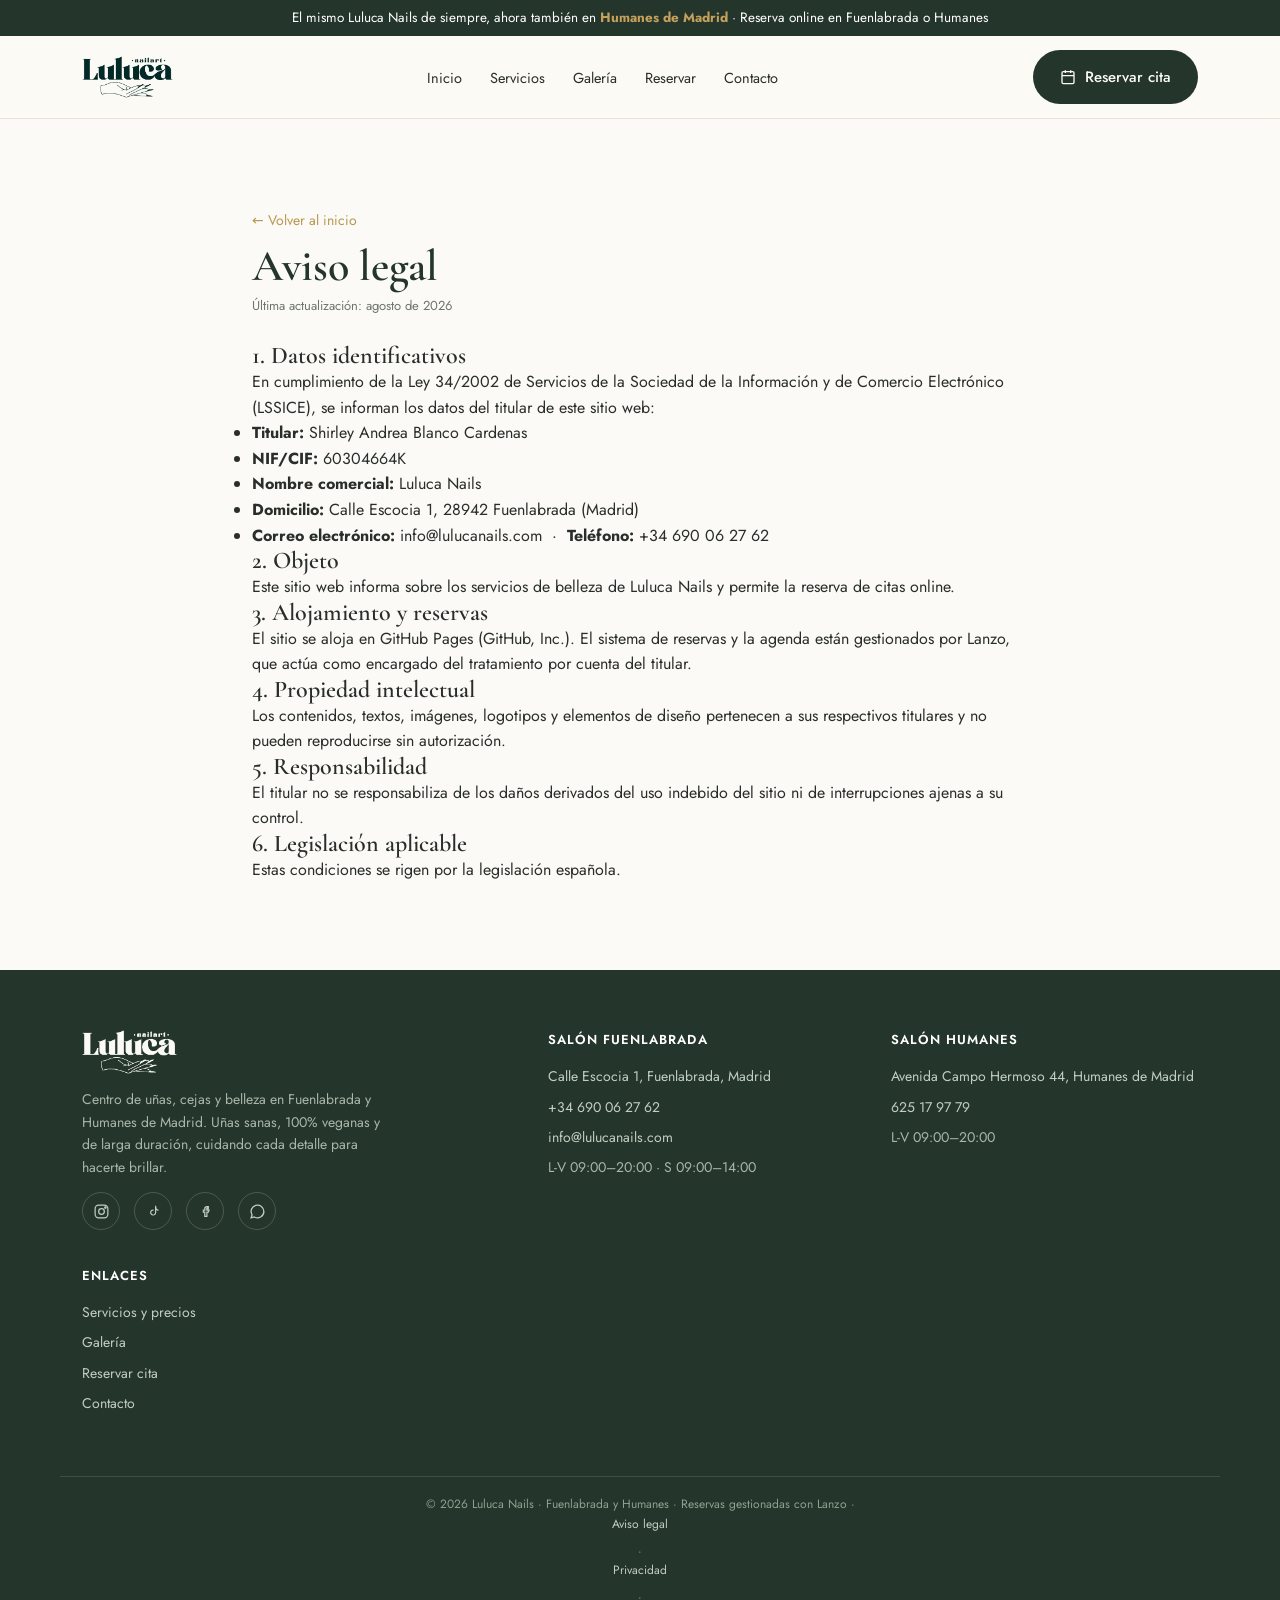
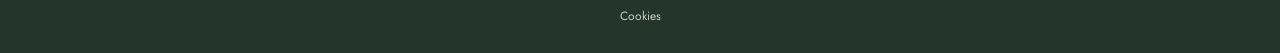
==== commit b4ec0d16: "Add files via upload" ====
--- a/aviso-legal.html
+++ b/aviso-legal.html
@@ -15,7 +15,7 @@
 <link rel="stylesheet" href="assets/css/styles.css">
 </head>
 <body data-locale="fuen">
-<div style="background:var(--forest);color:#fff;text-align:center;font-size:13.5px;padding:9px 16px;line-height:1.35">Hemos estrenado página web — es el mismo salón de siempre: <b style="color:var(--gold-2)">Luluca Nails · Fuenlabrada</b>. ¡Gracias por seguir confiando en nosotras!</div>
+<div style="background:var(--forest);color:#fff;text-align:center;font-size:13.5px;padding:9px 16px;line-height:1.35">El mismo Luluca Nails de siempre, ahora también en <b style="color:var(--gold-2)">Humanes de Madrid</b> · Reserva online en Fuenlabrada o Humanes</div>
 <header class="nav"><div class="hw">
   <a class="brand" href="index.html"><img class="logo-img" src="assets/img/logo-dark.png" alt="Luluca Nails"></a>
   <nav class="menu" id="menu"><a href="index.html">Inicio</a><a href="servicios.html">Servicios</a><a href="galeria.html">Galería</a><a href="index.html#reservar">Reservar</a><a href="contacto.html">Contacto</a></nav>
@@ -52,7 +52,7 @@
 <footer id="contacto-foot"><div class="fw">
   <div>
     <img class="foot-logo" src="assets/img/logo-light.png" alt="Luluca Nails">
-    <p class="about">Centro de uñas, cejas y belleza en Fuenlabrada. Uñas sanas, 100% veganas y de larga duración, cuidando cada detalle para hacerte brillar.</p>
+    <p class="about">Centro de uñas, cejas y belleza en Fuenlabrada y Humanes de Madrid. Uñas sanas, 100% veganas y de larga duración, cuidando cada detalle para hacerte brillar.</p>
     <div class="social">
       <a href="https://www.instagram.com/lulucanails" target="_blank" rel="noopener" aria-label="Instagram"><svg viewBox="0 0 24 24" fill="none" stroke="currentColor" stroke-width="1.7"><rect x="3" y="3" width="18" height="18" rx="5"/><circle cx="12" cy="12" r="4"/><circle cx="17.5" cy="6.5" r="1"/></svg></a>
       <a href="https://www.tiktok.com/@lulucanails" target="_blank" rel="noopener" aria-label="TikTok"><svg viewBox="0 0 24 24" fill="none" stroke="currentColor" stroke-width="1.7"><path d="M15 4v9.5a3.5 3.5 0 1 1-3-3.5"/><path d="M15 6a4 4 0 0 0 4 4"/></svg></a>
@@ -61,9 +61,10 @@
     </div>
   </div>
   <div><h5>Salón Fuenlabrada</h5><a href="https://www.google.com/maps/search/?api=1&query=Calle%20Escocia%201%20Fuenlabrada" target="_blank" rel="noopener">Calle Escocia 1, Fuenlabrada, Madrid</a><a href="tel:+34690062762">+34 690 06 27 62</a><a href="mailto:info@lulucanails.com">info@lulucanails.com</a><span style="color:#a9b6a9">L-V 09:00–20:00 · S 09:00–14:00</span></div>
+  <div><h5>Salón Humanes</h5><a href="https://www.google.com/maps/search/?api=1&query=Avenida%20Campo%20Hermoso%2044%20Humanes%20de%20Madrid" target="_blank" rel="noopener">Avenida Campo Hermoso 44, Humanes de Madrid</a><a href="tel:+34625179779">625 17 97 79</a><span style="color:#a9b6a9">L-V 09:00–20:00</span></div>
   <div><h5>Enlaces</h5><a href="servicios.html">Servicios y precios</a><a href="galeria.html">Galería</a><a href="index.html#reservar">Reservar cita</a><a href="contacto.html">Contacto</a></div>
 </div>
-<div class="legal">© 2026 Luluca Nails · Fuenlabrada · Reservas gestionadas con Lanzo · <a href="aviso-legal.html">Aviso legal</a> · <a href="privacidad.html">Privacidad</a> · <a href="cookies.html">Cookies</a></div>
+<div class="legal">© 2026 Luluca Nails · Fuenlabrada y Humanes · Reservas gestionadas con Lanzo · <a href="aviso-legal.html">Aviso legal</a> · <a href="privacidad.html">Privacidad</a> · <a href="cookies.html">Cookies</a></div>
 </footer>
 <div class="mobile-book">
   <a href="https://wa.me/34690062762?text=Hola%2C%20quiero%20reservar%20una%20cita%20en%20Luluca%20Nails" target="_blank" rel="noopener" class="btn btn-wa call" aria-label="WhatsApp"><svg viewBox="0 0 24 24" fill="none" stroke="currentColor" stroke-width="1.8"><path d="M21 12a9 9 0 0 1-13.6 7.7L3 21l1.3-4.4A9 9 0 1 1 21 12z"/></svg></a>
@@ -73,6 +74,8 @@
 <script>
 var NAMES={fuen:'Fuenlabrada',huma:'Humanes'};
 function setLocale(k){document.body.dataset.locale=k;document.querySelectorAll('[data-locname]').forEach(function(e){e.textContent=NAMES[k];});document.querySelectorAll('.seg-btn').forEach(function(b){b.classList.toggle('on',b.dataset.k===k);});}
+function lzSwitchLoc(btn){document.querySelectorAll('.lz-locbtn').forEach(function(b){b.classList.toggle('on',b===btn);});if(btn.dataset.k)setLocale(btn.dataset.k);if(window.__lzSwitch)window.__lzSwitch(btn.dataset.slug,btn.dataset.wa||'#');}
+function lzGoto(k){var b=document.querySelector('.lz-locbtn[data-k="'+k+'"]');if(b)lzSwitchLoc(b);}
 function toggleMenu(){document.getElementById('menu').classList.toggle('open');}
 function openCat(id){var d=document.getElementById(id);if(d){d.open=true;d.scrollIntoView({behavior:'smooth',block:'start'});}}
 function openLb(src){var lb=document.getElementById('lb');document.getElementById('lb-img').src=src;lb.classList.add('on');}
@@ -97,8 +100,8 @@
 // ===== Widget de reservas Lanzo (embebido) v3: calendario visible + desplegable con grupos =====
 (function(){
   var root=document.getElementById('lz-book'); if(!root) return;
-  var SLUG=root.dataset.slug, API=root.dataset.api, WA=root.dataset.wa||'#';
-  var st={service:null,date:null,slot:null,employeeId:null,_slots:[],_services:[],_period:{m:[],t:[]}};
+  var API=root.dataset.api, SLUG='', WA='#';
+  var st={service:null,date:null,slot:null,employeeId:null,allowEmp:true,_slots:[],_services:[],_period:{m:[],t:[]}};
   var view={y:0,m:0};
   var MES=['enero','febrero','marzo','abril','mayo','junio','julio','agosto','septiembre','octubre','noviembre','diciembre'];
   var GROUPS=[{k:'unas',label:'Uñas y manicura'},{k:'pies',label:'Pies y pedicura'},{k:'cejas',label:'Cejas, labio y depilación'},{k:'pest',label:'Pestañas'},{k:'gema',label:'Gemas dentales'}];
@@ -143,7 +146,9 @@
    '.lz-ok{text-align:center;padding:10px 0}',
    '.lz-check{width:54px;height:54px;border-radius:50%;background:var(--forest);color:#fff;font-size:27px;display:flex;align-items:center;justify-content:center;margin:6px auto 12px}',
    '.lz-ok h4{font-family:"Cormorant Garamond",serif;color:var(--forest);font-size:25px;margin-bottom:8px}',
-   '.lz-ok p{color:var(--muted);margin-bottom:10px}'
+   '.lz-ok p{color:var(--muted);margin-bottom:10px}',
+   '.lz-locbtn{padding:9px 18px;border:1px solid #d8d5cc;border-radius:999px;background:#fff;cursor:pointer;font:inherit;font-size:14px;color:var(--forest)}',
+   '.lz-locbtn.on{background:var(--forest);color:#fff;border-color:var(--forest)}'
   ].join('');
   var stl=document.createElement('style'); stl.textContent=css; document.head.appendChild(stl);
 
@@ -158,27 +163,32 @@
   function show(s){var e=g('lz-step-'+s); if(e) e.hidden=false;}
   function hide(s){var e=g('lz-step-'+s); if(e) e.hidden=true;}
 
-  root.innerHTML=
-   '<span class="cal-badge">Reservas 24/7 con Lanzo</span>'+
-   '<div class="lz-h">Reserva tu cita</div>'+
-   '<div id="lz-step-svc"><label>1 · Elige tu servicio</label><select id="lz-svc"><option value="">Cargando servicios…</option></select><div class="lz-meta" id="lz-svcmeta"></div></div>'+
-   '<div id="lz-step-date"><label>2 · Elige el día</label><div id="lz-cal"></div><div id="lz-hint" class="lz-hint"></div></div>'+
-   '<div id="lz-step-time" hidden><label>3 · Elige la hora</label><div id="lz-period" class="lz-chips"></div><div id="lz-times"></div></div>'+
-   '<div id="lz-step-emp" hidden><label>4 · Elige profesional</label><div id="lz-emps"></div></div>'+
-   '<div id="lz-step-form" hidden><label>5 · Tus datos</label><input id="lz-name" placeholder="Nombre y apellidos" autocomplete="name"><div style="height:8px"></div><input id="lz-phone" placeholder="Teléfono móvil" inputmode="tel" autocomplete="tel"><button id="lz-confirm" class="btn btn-primary" style="width:100%;justify-content:center;margin-top:12px">Confirmar reserva</button><div class="lz-err" id="lz-err"></div></div>'+
-   '<div class="lz-foot">Confirmación inmediata y recordatorio automático. ¿Prefieres WhatsApp? <a href="'+WA+'" target="_blank" rel="noopener">Escríbenos</a></div>';
-
-  renderCal();
-
-  api('/salon/'+SLUG).then(function(s){
-    st._services=(s&&s.services)||[];
-    var byG={}; st._services.forEach(function(v){ v._g=groupOf(v.name); (byG[v._g]=byG[v._g]||[]).push(v); });
-    var html='<option value="">Elige tu servicio…</option>';
-    GROUPS.forEach(function(gr){ var list=byG[gr.k]; if(!list||!list.length) return;
-      html+='<optgroup label="'+gr.label+'">'+list.map(function(v){return '<option value="'+v.id+'">'+esc(v.name)+' · '+(v.durationMin||0)+' min · '+eur(v.priceEur)+'</option>';}).join('')+'</optgroup>';
-    });
-    g('lz-svc').innerHTML=html;
-  }).catch(function(){ g('lz-svc').innerHTML='<option value="">No se pudieron cargar los servicios</option>'; });
+  function boot(){
+    SLUG=root.dataset.slug; WA=root.dataset.wa||'#';
+    st={service:null,date:null,slot:null,employeeId:null,allowEmp:true,_slots:[],_services:[],_period:{m:[],t:[]}};
+    view={y:0,m:0};
+    root.innerHTML=
+     '<span class="cal-badge">Reservas 24/7 con Lanzo</span>'+
+     '<div class="lz-h">Reserva tu cita</div>'+
+     '<div id="lz-step-svc"><label>1 · Elige tu servicio</label><select id="lz-svc"><option value="">Cargando servicios…</option></select><div class="lz-meta" id="lz-svcmeta"></div></div>'+
+     '<div id="lz-step-date"><label>2 · Elige el día</label><div id="lz-cal"></div><div id="lz-hint" class="lz-hint"></div></div>'+
+     '<div id="lz-step-time" hidden><label>3 · Elige la hora</label><div id="lz-period" class="lz-chips"></div><div id="lz-times"></div></div>'+
+     '<div id="lz-step-emp" hidden><label id="lz-emp-label">4 · Elige profesional</label><div id="lz-emps"></div></div>'+
+     '<div id="lz-step-form" hidden><label id="lz-form-label">5 · Tus datos</label><input id="lz-name" placeholder="Nombre y apellidos" autocomplete="name"><div style="height:8px"></div><input id="lz-phone" placeholder="Teléfono móvil" inputmode="tel" autocomplete="tel"><button id="lz-confirm" class="btn btn-primary" style="width:100%;justify-content:center;margin-top:12px">Confirmar reserva</button><div class="lz-err" id="lz-err"></div></div>'+
+     '<div class="lz-foot">Confirmación inmediata y recordatorio automático. ¿Prefieres WhatsApp? <a href="'+WA+'" target="_blank" rel="noopener">Escríbenos</a></div>';
+    renderCal();
+    api('/salon/'+SLUG).then(function(s){
+      st.allowEmp = !(s && s.allowEmployeeSelection===false);
+      var fl=g('lz-form-label'); if(fl) fl.textContent=(st.allowEmp?'5':'4')+' · Tus datos';
+      st._services=(s&&s.services)||[];
+      var byG={}; st._services.forEach(function(v){ v._g=groupOf(v.name); (byG[v._g]=byG[v._g]||[]).push(v); });
+      var html='<option value="">Elige tu servicio…</option>';
+      GROUPS.forEach(function(gr){ var list=byG[gr.k]; if(!list||!list.length) return;
+        html+='<optgroup label="'+gr.label+'">'+list.map(function(v){return '<option value="'+v.id+'">'+esc(v.name)+' · '+(v.durationMin||0)+' min · '+eur(v.priceEur)+'</option>';}).join('')+'</optgroup>';
+      });
+      g('lz-svc').innerHTML=html;
+    }).catch(function(){ g('lz-svc').innerHTML='<option value="">No se pudieron cargar los servicios</option>'; });
+  }
 
   function renderCal(){
     var today=todayYMD();
@@ -222,7 +232,9 @@
   function pickTime(i){
     st.slot=st._slots[i]; st.employeeId=null; hide('form');
     var tb=g('lz-times').children; for(var k=0;k<tb.length;k++) tb[k].classList.toggle('sel', String(tb[k].dataset.i)===String(i));
-    var emps=(st.slot&&st.slot.employees)||[]; show('emp');
+    var emps=(st.slot&&st.slot.employees)||[];
+    if(!st.allowEmp){ hide('emp'); st.employeeId=(emps[0]&&emps[0].id)||null; show('form'); return; }
+    show('emp');
     g('lz-emps').innerHTML='<button type="button" class="lz-emp" data-e="any">Sin preferencia</button>'+emps.map(function(e){return '<button type="button" class="lz-emp" data-e="'+e.id+'">'+esc(e.name)+'</button>';}).join('');
   }
 
@@ -237,10 +249,12 @@
     var name=g('lz-name').value.trim(), phone=g('lz-phone').value.trim(), err=g('lz-err');
     if(name.length<2){ err.textContent='Escribe tu nombre.'; return; }
     if(phone.replace(/[^0-9]/g,'').length<7){ err.textContent='Escribe un teléfono válido.'; return; }
-    if(!st.employeeId){ err.textContent='Elige una profesional.'; return; }
+    if(st.allowEmp && !st.employeeId){ err.textContent='Elige una profesional.'; return; }
     err.textContent='';
     var btn=g('lz-confirm'); btn.disabled=true; btn.textContent='Reservando…';
-    fetch(API+'/booking',{method:'POST',headers:{'Content-Type':'application/json'},body:JSON.stringify({salonSlug:SLUG,serviceId:st.service.id,employeeId:st.employeeId,startTime:st.slot.startsAt,clientName:name,clientPhone:phone})}).then(function(r){
+    var payload={salonSlug:SLUG,serviceId:st.service.id,startTime:st.slot.startsAt,clientName:name,clientPhone:phone};
+    if(st.employeeId) payload.employeeId=st.employeeId;
+    fetch(API+'/booking',{method:'POST',headers:{'Content-Type':'application/json'},body:JSON.stringify(payload)}).then(function(r){
       if(r.status===201){ return r.json().then(done); }
       if(r.status===409){ err.textContent='Ese hueco se acaba de ocupar. Te muestro otras horas.'; btn.disabled=false; btn.textContent='Confirmar reserva'; loadTimes(st.date); return; }
       err.textContent='No se pudo reservar. Inténtalo de nuevo o escríbenos por WhatsApp.'; btn.disabled=false; btn.textContent='Confirmar reserva';
@@ -254,8 +268,9 @@
     root.innerHTML='<span class="cal-badge">Reserva confirmada</span><div class="lz-ok"><div class="lz-check">✓</div><h4>¡Cita confirmada!</h4><p>'+esc(st.service.name)+(emp?(' con '+esc(emp)):'')+'<br>'+esc(dia)+' a las '+fmt(iso)+'</p><p style="font-size:13px">Te esperamos. Recibirás un recordatorio; si necesitas cambiarla, escríbenos por WhatsApp.</p><a class="btn btn-ghost" href="'+WA+'" target="_blank" rel="noopener">Escribir por WhatsApp</a></div>';
   }
 
-  g('lz-svc').addEventListener('change', function(){
-    var id=this.value; st.service=(st._services||[]).filter(function(v){return v.id===id;})[0]||null;
+  root.addEventListener('change', function(ev){
+    if(!ev.target || ev.target.id!=='lz-svc') return;
+    var id=ev.target.value; st.service=(st._services||[]).filter(function(v){return v.id===id;})[0]||null;
     st.slot=null; st.employeeId=null; hide('time'); hide('emp'); hide('form');
     if(!st.service){ g('lz-svcmeta').textContent=''; return; }
     g('lz-svcmeta').textContent=(st.service.durationMin||0)+' min · '+eur(st.service.priceEur);
@@ -273,6 +288,9 @@
     if(t.classList.contains('lz-emp')){ pickEmp(t.dataset.e); return; }
     if(t.id==='lz-confirm'){ ev.preventDefault(); doBooking(); return; }
   });
+
+  window.__lzSwitch=function(slug,wa){ root.dataset.slug=slug; root.dataset.wa=wa; boot(); };
+  boot();
 })();
 </script>
 </body>
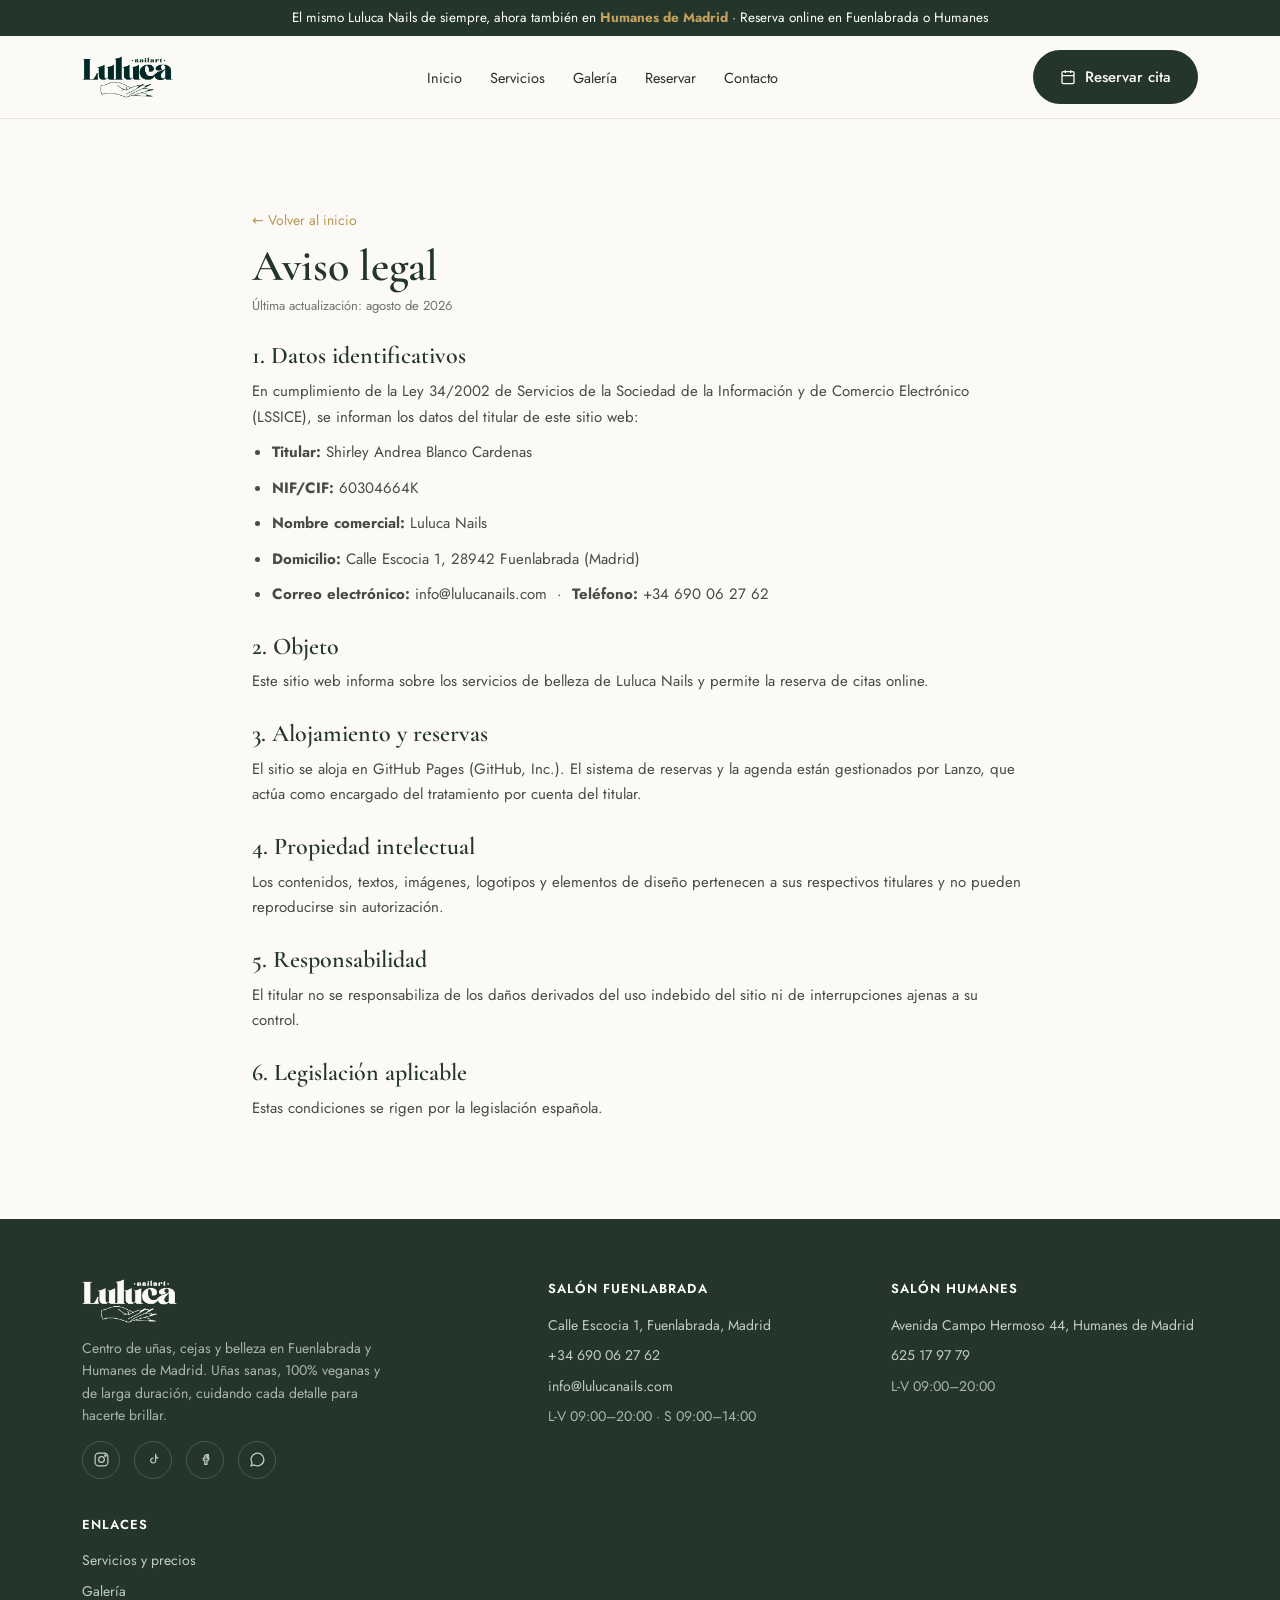
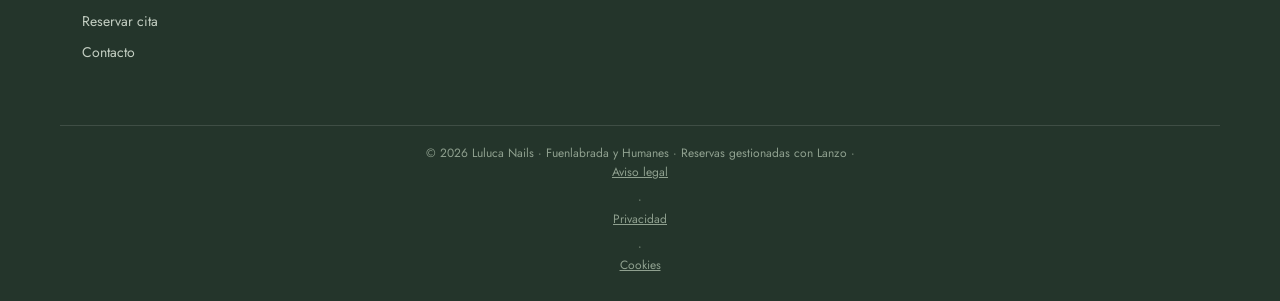
==== commit 1a3af458: "web: metadatos sociales y canonical, estilos de paginas legales, generador sin rutas absolutas" ====
--- a/aviso-legal.html
+++ b/aviso-legal.html
@@ -8,6 +8,12 @@
 <meta property="og:title" content="Aviso legal — Luluca Nails">
 <meta property="og:description" content="Aviso legal de Luluca Nails, salón de belleza en Fuenlabrada.">
 <meta property="og:type" content="website">
+<meta property="og:site_name" content="Luluca Nails">
+<meta property="og:locale" content="es_ES">
+<meta property="og:url" content="https://lulucanails.com/aviso-legal.html">
+<meta property="og:image" content="https://lulucanails.com/assets/img/hero.jpg">
+<meta name="twitter:card" content="summary_large_image">
+<link rel="canonical" href="https://lulucanails.com/aviso-legal.html">
 <link rel="icon" href="assets/img/favicon.png">
 <link rel="preconnect" href="https://fonts.googleapis.com">
 <link rel="preconnect" href="https://fonts.gstatic.com" crossorigin>
--- a/assets/css/styles.css
+++ b/assets/css/styles.css
@@ -254,3 +254,11 @@
 .lb.on{display:flex}
 .lb img{max-width:92vw;max-height:88vh;border-radius:12px}
 .lb-close{position:absolute;top:20px;right:24px;color:#fff;font-size:34px;cursor:pointer;line-height:1;background:none;border:none}
+
+
+/* Paginas legales */
+.legal-body h2{font-family:'Cormorant Garamond',serif;color:var(--forest);font-size:24px;margin:26px 0 10px}
+.legal-body p,.legal-body li{color:#4a4a44;font-size:15px;line-height:1.7;margin:0 0 10px}
+.legal-body ul{margin:0 0 14px 20px}
+.legal-body a{color:var(--gold)}
+.legal a{color:inherit;text-decoration:underline}
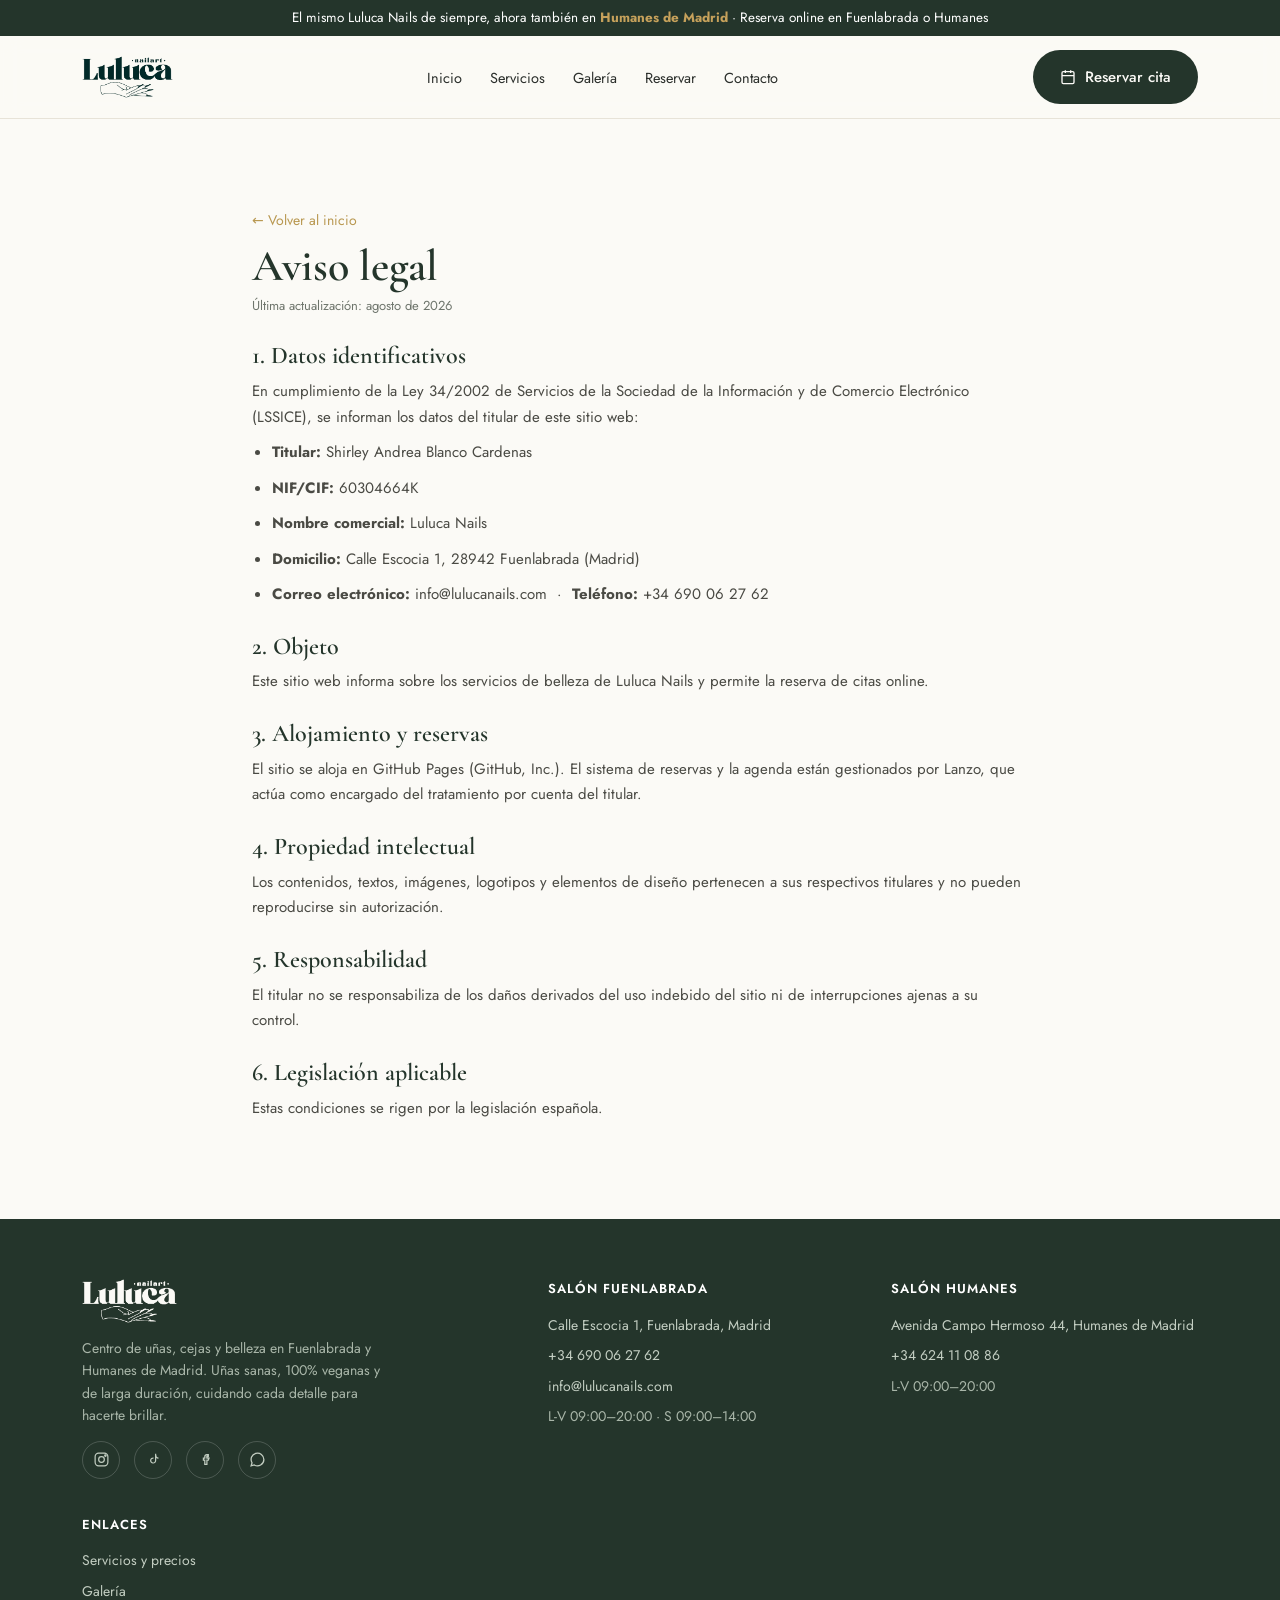
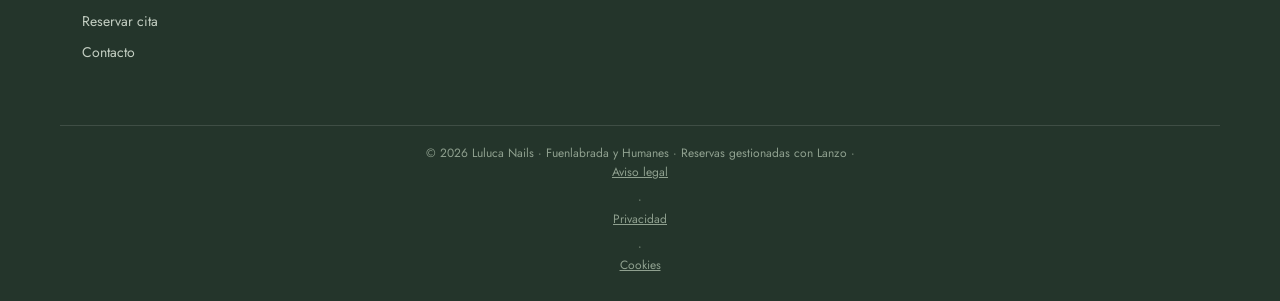
==== commit f49c57c7: "web: teléfono y WhatsApp propios del salón de Humanes Humanes pasa a usar el +34 624 11 08 86 para l" ====
--- a/aviso-legal.html
+++ b/aviso-legal.html
@@ -67,7 +67,7 @@
     </div>
   </div>
   <div><h5>Salón Fuenlabrada</h5><a href="https://www.google.com/maps/search/?api=1&query=Calle%20Escocia%201%20Fuenlabrada" target="_blank" rel="noopener">Calle Escocia 1, Fuenlabrada, Madrid</a><a href="tel:+34690062762">+34 690 06 27 62</a><a href="mailto:info@lulucanails.com">info@lulucanails.com</a><span style="color:#a9b6a9">L-V 09:00–20:00 · S 09:00–14:00</span></div>
-  <div><h5>Salón Humanes</h5><a href="https://www.google.com/maps/search/?api=1&query=Avenida%20Campo%20Hermoso%2044%20Humanes%20de%20Madrid" target="_blank" rel="noopener">Avenida Campo Hermoso 44, Humanes de Madrid</a><a href="tel:+34625179779">625 17 97 79</a><span style="color:#a9b6a9">L-V 09:00–20:00</span></div>
+  <div><h5>Salón Humanes</h5><a href="https://www.google.com/maps/search/?api=1&query=Avenida%20Campo%20Hermoso%2044%20Humanes%20de%20Madrid" target="_blank" rel="noopener">Avenida Campo Hermoso 44, Humanes de Madrid</a><a href="tel:+34624110886">+34 624 11 08 86</a><span style="color:#a9b6a9">L-V 09:00–20:00</span></div>
   <div><h5>Enlaces</h5><a href="servicios.html">Servicios y precios</a><a href="galeria.html">Galería</a><a href="index.html#reservar">Reservar cita</a><a href="contacto.html">Contacto</a></div>
 </div>
 <div class="legal">© 2026 Luluca Nails · Fuenlabrada y Humanes · Reservas gestionadas con Lanzo · <a href="aviso-legal.html">Aviso legal</a> · <a href="privacidad.html">Privacidad</a> · <a href="cookies.html">Cookies</a></div>
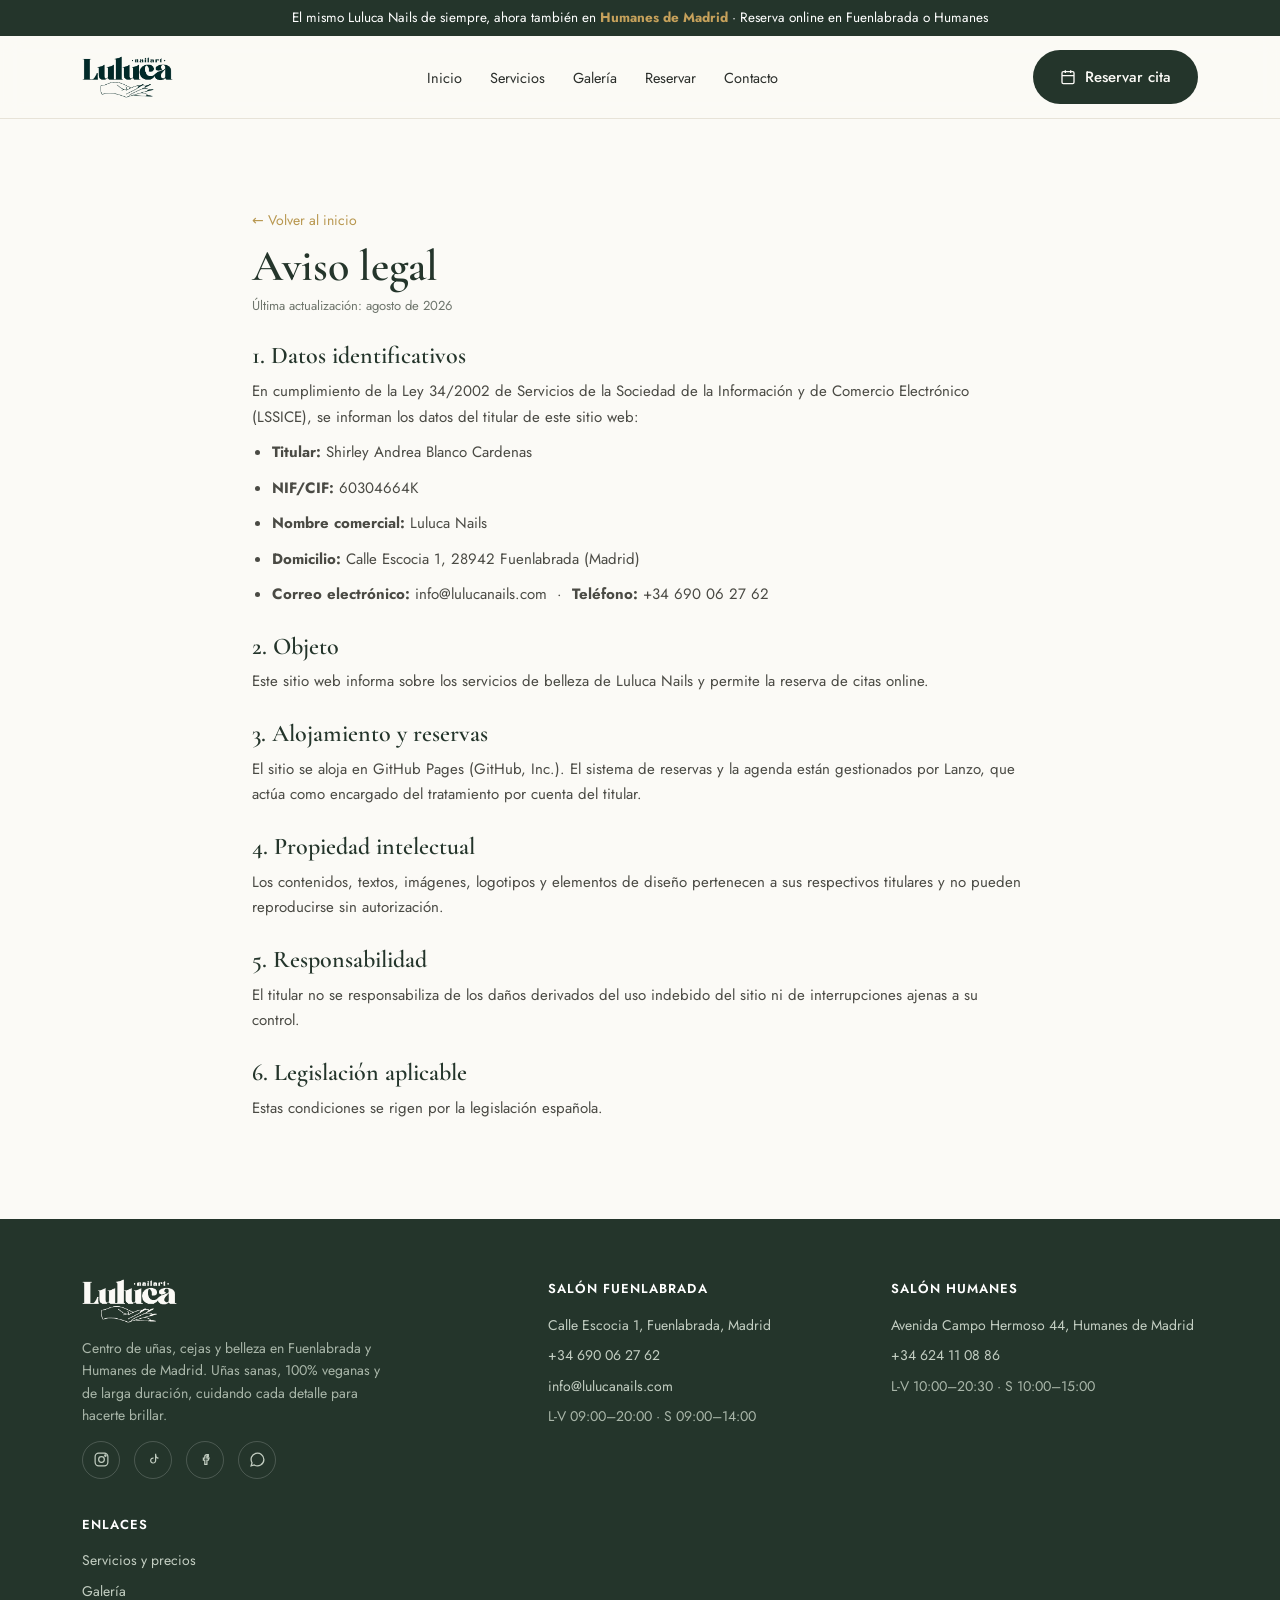
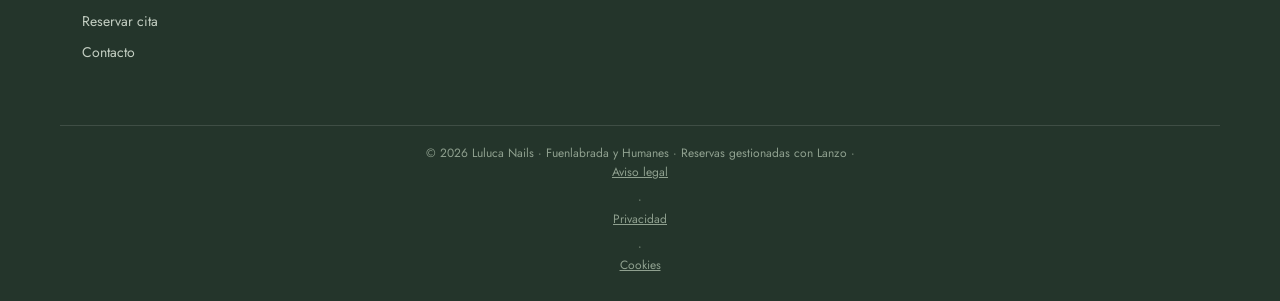
==== commit 5970f681: "web: el generador vuelve a poder ejecutarse entero build.py no se podia ejecutar: build_servicios() " ====
--- a/aviso-legal.html
+++ b/aviso-legal.html
@@ -67,7 +67,7 @@
     </div>
   </div>
   <div><h5>Salón Fuenlabrada</h5><a href="https://www.google.com/maps/search/?api=1&query=Calle%20Escocia%201%20Fuenlabrada" target="_blank" rel="noopener">Calle Escocia 1, Fuenlabrada, Madrid</a><a href="tel:+34690062762">+34 690 06 27 62</a><a href="mailto:info@lulucanails.com">info@lulucanails.com</a><span style="color:#a9b6a9">L-V 09:00–20:00 · S 09:00–14:00</span></div>
-  <div><h5>Salón Humanes</h5><a href="https://www.google.com/maps/search/?api=1&query=Avenida%20Campo%20Hermoso%2044%20Humanes%20de%20Madrid" target="_blank" rel="noopener">Avenida Campo Hermoso 44, Humanes de Madrid</a><a href="tel:+34624110886">+34 624 11 08 86</a><span style="color:#a9b6a9">L-V 09:00–20:00</span></div>
+  <div><h5>Salón Humanes</h5><a href="https://www.google.com/maps/search/?api=1&query=Avenida%20Campo%20Hermoso%2044%20Humanes%20de%20Madrid" target="_blank" rel="noopener">Avenida Campo Hermoso 44, Humanes de Madrid</a><a href="tel:+34624110886">+34 624 11 08 86</a><span style="color:#a9b6a9">L-V 10:00–20:30 · S 10:00–15:00</span></div>
   <div><h5>Enlaces</h5><a href="servicios.html">Servicios y precios</a><a href="galeria.html">Galería</a><a href="index.html#reservar">Reservar cita</a><a href="contacto.html">Contacto</a></div>
 </div>
 <div class="legal">© 2026 Luluca Nails · Fuenlabrada y Humanes · Reservas gestionadas con Lanzo · <a href="aviso-legal.html">Aviso legal</a> · <a href="privacidad.html">Privacidad</a> · <a href="cookies.html">Cookies</a></div>
@@ -107,28 +107,133 @@
 (function(){
   var root=document.getElementById('lz-book'); if(!root) return;
   var API=root.dataset.api, SLUG='', WA='#';
-  var st={service:null,date:null,slot:null,employeeId:null,allowEmp:true,_slots:[],_services:[],_period:{m:[],t:[]}};
+  var st={service:null,date:null,slot:null,employeeId:null,allowEmp:true,_slots:[],_services:[],_period:{m:[],t:[]},_query:''};
   var view={y:0,m:0};
   var MES=['enero','febrero','marzo','abril','mayo','junio','julio','agosto','septiembre','octubre','noviembre','diciembre'];
-  var GROUPS=[{k:'unas',label:'Uñas y manicura'},{k:'pies',label:'Pies y pedicura'},{k:'cejas',label:'Cejas, labio y depilación'},{k:'pest',label:'Pestañas'},{k:'gema',label:'Gemas dentales'}];
-  function groupOf(name){var n=(name||'').toLowerCase();
-    if(n.indexOf('pestañ')>-1||n.indexOf('lifting')>-1||n.indexOf('tinte')>-1) return 'pest';
-    if(n.indexOf('ceja')>-1||n.indexOf('labio')>-1||n.indexOf('laminado')>-1||n.indexOf('frente')>-1||n.indexOf('mejill')>-1||n.indexOf('patill')>-1||n.indexOf('cara completa')>-1) return 'cejas';
-    if(n.indexOf('gema')>-1) return 'gema';
-    if(n.indexOf('pedicura')>-1||n.indexOf('(pies)')>-1||n.indexOf('pies')>-1||n.indexOf('/ pie')>-1) return 'pies';
-    return 'unas';}
+  // ── Carta de servicios ────────────────────────────────────────────────────
+  // Antes esto adivinaba la categoria con expresiones regulares sobre el nombre
+  // y la metia en cinco grupos fijos. La API publica YA devuelve el `category`
+  // que ha puesto la duena, asi que adivinar teniendo la respuesta delante
+  // sobraba: lo que sale aqui es su propia clasificacion.
+  //
+  // PUENTE, NO DESTINO. El buscador de abajo es una traduccion fiel y minima del
+  // motor unico de catalogo (D-393, apps/beautysaas-web/lib/catalog/), que es el
+  // que usan el TPV, la agenda y el widget oficial. Aqui no se puede importar
+  // porque esta web es HTML estatico sin build de TypeScript. Es una COPIA, y
+  // D-393 dice que no se copia: vive solo hasta que esta web pase al widget
+  // servido desde Lanzo. Si cambia el criterio alli, hay que traerlo aqui a mano.
+  var COL=new Intl.Collator('es',{sensitivity:'base'});
+  var OTROS='Otros';
+  // Sin diacriticos y en minusculas, igual que `normalizeForSearch`.
+  function normTxt(x){return (x||'').normalize('NFD').replace(/[̀-ͯ]/g,'').toLowerCase();}
+  function catOf(sv){var c=(sv.category||'').trim();return c||OTROS;}
+  // rank 0 = el nombre empieza por lo escrito · 1 = empieza una palabra · 2 = va dentro
+  function rankOf(nom,q){
+    if(nom.indexOf(q)===0) return 0;
+    var i=nom.indexOf(q); if(i<0) return -1;
+    return ' -/(,.+'.indexOf(nom.charAt(i-1))>=0 ? 1 : 2;
+  }
+  function buscar(q){
+    // Dos letras, igual que el motor del producto (MIN_QUERY_LENGTH): con una
+    // sola, la carta salta a modo búsqueda antes de que la sugerencia sirva de
+    // nada y la clienta pierde de vista las categorías.
+    var qn=normTxt(q).trim(); if(qn.length<2) return null;
+    var out=[];
+    (st._services||[]).forEach(function(sv){
+      var r=rankOf(normTxt(sv.name),qn); if(r>=0) out.push({s:sv,r:r});
+    });
+    out.sort(function(a,b){return a.r-b.r || COL.compare(a.s.name,b.s.name);});
+    return out.map(function(o){return o.s;});
+  }
+  // Agrupa por categoria REAL. Unifica las que solo difieren en mayusculas o
+  // acentos —el catalogo de Luluca trae "Uñas" y "uñas", "Pestañas y Cejas" y
+  // "Pestañas y cejas"— y ensena como etiqueta la variante mas usada, para que
+  // la clienta no vea dos apartados que son el mismo. Orden: alfabetico con
+  // "Otros" al final, y dentro de cada uno alfabetico insensible a acentos.
+  function agrupar(lista){
+    var by={};
+    lista.forEach(function(sv){
+      var c=catOf(sv), k=normTxt(c);
+      if(!by[k]) by[k]={items:[],nombres:{}};
+      by[k].items.push(sv);
+      by[k].nombres[c]=(by[k].nombres[c]||0)+1;
+    });
+    return Object.keys(by).map(function(k){
+      var n=by[k].nombres;
+      var label=Object.keys(n).sort(function(a,b){
+        var f=n[b]-n[a]; if(f) return f;
+        // A igual frecuencia gana la que empieza en mayuscula: el catalogo trae
+        // "Uñas" y "uñas" con el mismo recuento, y un apartado en minuscula
+        // canta. Mismo desempate que el script de limpieza del catalogo.
+        var ma=/^[A-ZÀ-Ü]/.test(a)?1:0, mb=/^[A-ZÀ-Ü]/.test(b)?1:0;
+        if(ma!==mb) return mb-ma;
+        return a.localeCompare(b,'es');
+      })[0];
+      return {label:label,items:by[k].items.sort(function(a,b){return COL.compare(a.name,b.name);})};
+    }).sort(function(a,b){
+      if(a.label===OTROS) return 1; if(b.label===OTROS) return -1;
+      return a.label.localeCompare(b.label,'es');
+    });
+  }
 
   var css=[
-   '#lz-book .lz-h{font-family:"Cormorant Garamond",serif;color:var(--forest);font-size:24px;margin:2px 0 14px}',
+   // El margen de arriba libra el `.cal-badge`, que va absolute en la esquina:
+   // con el titulo corto no se tocaban, pero "Reserva tu cita en 3 pasos" le
+   // llegaba justo debajo y el badge lo tapaba.
+   '#lz-book .lz-h{font-family:"Cormorant Garamond",serif;color:var(--forest);font-size:24px;margin:28px 0 14px;line-height:1.15}',
    '#lz-book label{display:block;font-size:12px;letter-spacing:.06em;text-transform:uppercase;color:var(--forest);margin:18px 0 9px;font-weight:700}',
    '#lz-book label:first-of-type{margin-top:6px}',
-   '#lz-book select,#lz-book input{width:100%;padding:12px 12px;border:1px solid #d8d5cc;border-radius:12px;font:inherit;background:#fff;color:var(--forest);box-sizing:border-box}',
-   '#lz-book optgroup{font-weight:700;color:var(--forest)}',
+   '#lz-book input{width:100%;padding:12px 12px;border:1px solid #d8d5cc;border-radius:12px;font:inherit;background:#fff;color:var(--forest);box-sizing:border-box}',
+   // La x nativa de type=search en Chrome se solaparia con la nuestra.
+   '#lz-book input[type=search]::-webkit-search-cancel-button{display:none}',
    '#lz-book .lz-meta{font-size:13px;color:var(--muted);margin-top:6px}',
    '.lz-chips{display:flex;flex-wrap:wrap;gap:8px;margin-bottom:10px}',
    '.lz-chip{padding:9px 16px;border:1px solid #d8d5cc;border-radius:999px;background:#fff;cursor:pointer;font:inherit;font-size:14px;color:var(--forest)}',
    '.lz-chip.sel{background:var(--forest);color:#fff;border-color:var(--forest)}',
    '.lz-chip:disabled{opacity:.4;cursor:default}',
+   // El paso de mañana/tarde es el que se colaba: dos pildoras blancas con
+   // borde gris no piden que las toquen, y la clienta leia la ausencia de horas
+   // como ausencia de huecos. `pedir` vive solo hasta que elige periodo.
+   '.lz-chip.pedir{border:2px solid var(--gold-2);font-weight:700;box-shadow:0 2px 10px rgba(0,0,0,.06)}',
+   '.lz-pick{color:var(--forest);font-size:14.5px;font-weight:700;line-height:1.35;padding:11px 13px;background:#fff;border:1px dashed var(--gold-2);border-radius:12px;margin-top:2px}',
+   '.lz-ovl{position:fixed;top:0;right:0;bottom:0;left:0;z-index:2147483000;background:rgba(20,28,22,.55);display:flex;align-items:center;justify-content:center;padding:18px}',
+   '.lz-toast{background:#fff;border-radius:16px;box-shadow:0 16px 50px rgba(0,0,0,.3);padding:22px 18px 18px;text-align:center;color:var(--forest);font:inherit;max-width:420px;width:100%;box-sizing:border-box}',
+   '.lz-toast-check{width:46px;height:46px;margin:0 auto 10px;border-radius:999px;background:var(--forest);color:#fff;font-size:24px;line-height:46px;font-weight:700}',
+   '.lz-toast h4{font-family:"Cormorant Garamond",serif;font-size:25px;font-weight:600;margin:0 0 8px;color:var(--forest)}',
+   '.lz-toast p{font-size:15px;color:var(--forest);margin:0 0 10px;line-height:1.45}',
+   '.lz-toast .lz-toast-sub{font-size:13px;color:var(--muted);margin-bottom:16px}',
+   '.lz-toast-ok{display:block;width:100%;padding:13px;border:none;border-radius:11px;background:var(--forest);color:#fff;font:inherit;font-size:15px;font-weight:700;cursor:pointer}',
+   '.lz-search-wrap{position:relative}',
+   '.lz-qclear{position:absolute;right:8px;top:50%;transform:translateY(-50%);border:none;background:#eceae3;width:26px;height:26px;border-radius:999px;cursor:pointer;font-size:15px;line-height:1;color:var(--forest)}',
+   // El paso 1 va PLEGADO. Abierto en canal empujaba el calendario tan abajo que
+   // costaba encontrarlo, que es justo el paso siguiente. Cerrado ocupa una linea;
+   // abierto tiene tope de alto y su propio scroll, asi que nunca desplaza el
+   // resto de la pagina fuera de la pantalla.
+   '.lz-salones{display:flex;gap:8px;flex-wrap:wrap}',
+   '.lz-sal{flex:1 1 140px;padding:15px 12px;border:2px solid #d8d5cc;border-radius:12px;background:#fff;font:inherit;font-size:16px;font-weight:700;color:var(--forest);cursor:pointer}',
+   '.lz-sal.on{background:var(--forest);color:#fff;border-color:var(--forest)}',
+   '.lz-abre{width:100%;display:flex;align-items:center;gap:10px;text-align:left;padding:12px;border:1px solid #d8d5cc;border-radius:12px;background:#fff;font:inherit;font-size:15px;color:var(--forest);cursor:pointer;box-sizing:border-box}',
+   '.lz-abre[aria-expanded="true"]{border-color:var(--gold-2)}',
+   '.lz-abre.elegido{font-weight:600}',
+   '#lz-abre-txt{flex:1;line-height:1.3}',
+   '.lz-abre-ch{color:var(--gold);font-size:12px;flex:0 0 auto}',
+   '.lz-panel{margin-top:8px;border:1px solid #ece9e2;border-radius:12px;background:#f7f6f1;padding:12px;max-height:58vh;overflow-y:auto;-webkit-overflow-scrolling:touch}',
+   '.lz-panel .lz-grouptitle:first-child{margin-top:2px}',
+   '.lz-grouptitle{font-family:"Cormorant Garamond",serif;font-size:18px;color:var(--forest);margin:16px 0 8px}',
+   '.lz-srvlist{display:flex;flex-direction:column;gap:6px}',
+   '.lz-srv{display:flex;flex-direction:column;gap:2px;text-align:left;width:100%;padding:10px 12px;border:1px solid #ece9e2;border-radius:10px;background:#faf9f5;cursor:pointer;font:inherit;color:var(--forest)}',
+   '.lz-srv:hover{border-color:var(--forest)}',
+   '.lz-srv.sel{background:var(--forest);color:#fff;border-color:var(--forest)}',
+   '.lz-srv-n{font-size:14.5px;font-weight:400;line-height:1.3}',
+   '.lz-srv-m{font-size:12.5px;color:var(--muted)}',
+   '.lz-srv.sel .lz-srv-m{color:rgba(255,255,255,.78)}',
+   '.lz-cat{border:1px solid #ece9e2;border-radius:10px;background:#fff;margin-bottom:6px}',
+   '.lz-cat>summary{padding:11px 12px;cursor:pointer;font-size:14.5px;font-weight:600;color:var(--forest);list-style:none;display:flex;align-items:center;gap:8px}',
+   '.lz-cat>summary::-webkit-details-marker{display:none}',
+   '.lz-cat>summary::after{content:"+";margin-left:auto;color:var(--gold);font-weight:700;font-size:17px}',
+   '.lz-cat[open]>summary::after{content:"−"}',
+   '.lz-catn{font-size:12px;color:var(--muted);font-weight:600}',
+   '.lz-cat>div{padding:0 10px 10px}',
    '.lz-calhead{display:flex;align-items:center;justify-content:space-between;margin-bottom:10px}',
    '.lz-calhead b{font-family:"Cormorant Garamond",serif;font-weight:600;font-size:19px;color:var(--forest);text-transform:capitalize}',
    '.lz-nav{border:none;background:#eceae3;width:34px;height:34px;border-radius:9px;cursor:pointer;font-size:16px;color:var(--forest)}',
@@ -170,30 +275,131 @@
   function hide(s){var e=g('lz-step-'+s); if(e) e.hidden=true;}
 
   function boot(){
-    SLUG=root.dataset.slug; WA=root.dataset.wa||'#';
-    st={service:null,date:null,slot:null,employeeId:null,allowEmp:true,_slots:[],_services:[],_period:{m:[],t:[]}};
+    SLUG=root.dataset.slug||''; WA=root.dataset.wa||'#';
+    st={service:null,date:null,slot:null,employeeId:null,allowEmp:true,_slots:[],_services:[],_period:{m:[],t:[]},_query:''};
     view={y:0,m:0};
     root.innerHTML=
      '<span class="cal-badge">Reservas 24/7 con Lanzo</span>'+
-     '<div class="lz-h">Reserva tu cita</div>'+
-     '<div id="lz-step-svc"><label>1 · Elige tu servicio</label><select id="lz-svc"><option value="">Cargando servicios…</option></select><div class="lz-meta" id="lz-svcmeta"></div></div>'+
-     '<div id="lz-step-date"><label>2 · Elige el día</label><div id="lz-cal"></div><div id="lz-hint" class="lz-hint"></div></div>'+
-     '<div id="lz-step-time" hidden><label>3 · Elige la hora</label><div id="lz-period" class="lz-chips"></div><div id="lz-times"></div></div>'+
-     '<div id="lz-step-emp" hidden><label id="lz-emp-label">4 · Elige profesional</label><div id="lz-emps"></div></div>'+
-     '<div id="lz-step-form" hidden><label id="lz-form-label">5 · Tus datos</label><input id="lz-name" placeholder="Nombre y apellidos" autocomplete="name"><div style="height:8px"></div><input id="lz-phone" placeholder="Teléfono móvil" inputmode="tel" autocomplete="tel"><button id="lz-confirm" class="btn btn-primary" style="width:100%;justify-content:center;margin-top:12px">Confirmar reserva</button><div class="lz-err" id="lz-err"></div></div>'+
+     '<div class="lz-h">Reserva tu cita en 3 pasos</div>'+
+     '<div id="lz-step-sal"><label>1 · Elige tu salón</label><div id="lz-salones" class="lz-salones"></div><div id="lz-salaviso"></div></div>'+
+     '<div id="lz-step-svc" hidden><label>2 · Elige tu servicio</label>'+
+     '<button type="button" id="lz-abre" class="lz-abre" aria-expanded="false" aria-controls="lz-panel"><span id="lz-abre-txt">Elige tu servicio…</span><span class="lz-abre-ch" aria-hidden="true">▾</span></button>'+
+     '<div id="lz-panel" class="lz-panel" hidden>'+
+     '<div class="lz-search-wrap"><input id="lz-q" class="lz-search" type="search" placeholder="Buscar servicio…" aria-label="Buscar servicio" autocomplete="off" autocapitalize="off" spellcheck="false"><button type="button" id="lz-qclear" class="lz-qclear" aria-label="Borrar la búsqueda" hidden>×</button></div>'+
+     '<div id="lz-carta"><div class="lz-msg">Cargando servicios…</div></div></div></div>'+
+     '<div id="lz-step-date" hidden><label>3 · Elige fecha y hora</label><div id="lz-cal"></div><div id="lz-hint" class="lz-hint"></div></div>'+
+     '<div id="lz-step-time" hidden><div id="lz-period" class="lz-chips"></div><div id="lz-times"></div></div>'+
+     '<div id="lz-step-emp" hidden><label id="lz-emp-label">Elige profesional</label><div id="lz-emps"></div></div>'+
+     '<div id="lz-step-form" hidden><label id="lz-form-label">Tus datos</label><input id="lz-name" placeholder="Nombre y apellidos" autocomplete="name"><div style="height:8px"></div><input id="lz-phone" placeholder="Teléfono móvil" inputmode="tel" autocomplete="tel"><button id="lz-confirm" class="btn btn-primary" style="width:100%;justify-content:center;margin-top:12px">Confirmar reserva</button><div class="lz-err" id="lz-err"></div></div>'+
      '<div class="lz-foot">Confirmación inmediata y recordatorio automático. ¿Prefieres WhatsApp? <a href="'+WA+'" target="_blank" rel="noopener">Escríbenos</a></div>';
+    renderSalones();
+    // SIN SALON NO SE CARGA NADA, Y ES A PROPOSITO. Antes arrancaba con
+    // Fuenlabrada puesta: quien no se fijaba reservaba en el salón equivocado, y
+    // eso se arregla en el mostrador o con una llamada. Que elija a mano.
+    if(!SLUG){
+      g('lz-salaviso').innerHTML='<div class="lz-pick">↑ Elige el salón donde quieres tu cita y te enseñamos sus servicios y sus horas libres</div>';
+      return;
+    }
+    show('svc'); show('date');
     renderCal();
     api('/salon/'+SLUG).then(function(s){
       st.allowEmp = !(s && s.allowEmployeeSelection===false);
       var fl=g('lz-form-label'); if(fl) fl.textContent=(st.allowEmp?'5':'4')+' · Tus datos';
       st._services=(s&&s.services)||[];
-      var byG={}; st._services.forEach(function(v){ v._g=groupOf(v.name); (byG[v._g]=byG[v._g]||[]).push(v); });
-      var html='<option value="">Elige tu servicio…</option>';
-      GROUPS.forEach(function(gr){ var list=byG[gr.k]; if(!list||!list.length) return;
-        html+='<optgroup label="'+gr.label+'">'+list.map(function(v){return '<option value="'+v.id+'">'+esc(v.name)+' · '+(v.durationMin||0)+' min · '+eur(v.priceEur)+'</option>';}).join('')+'</optgroup>';
-      });
-      g('lz-svc').innerHTML=html;
-    }).catch(function(){ g('lz-svc').innerHTML='<option value="">No se pudieron cargar los servicios</option>'; });
+      renderCarta();
+    }).catch(function(){ g('lz-carta').innerHTML='<div class="lz-pick">No se pudieron cargar los servicios. Recarga la página o escríbenos por WhatsApp.</div>'; });
+  }
+
+  // Las sedes vienen del HTML. Los botones llevan las mismas clases y datos que
+  // el conmutador viejo, así que `lzGoto('huma')` de la sección de sedes sigue
+  // funcionando sin tocar nada.
+  var SALONES=[];
+  try{ SALONES=JSON.parse(root.dataset.salones||'[]'); }catch(e){ SALONES=[]; }
+
+  function renderSalones(){
+    var cont=g('lz-salones'); if(!cont) return;
+    cont.innerHTML=SALONES.map(function(sa){
+      return '<button type="button" class="lz-locbtn lz-sal'+(SLUG===sa.slug?' on':'')+'" data-k="'+sa.k+
+             '" data-slug="'+sa.slug+'" data-wa="'+sa.wa+'">'+esc(sa.nombre)+'</button>';
+    }).join('');
+  }
+
+  function elegirSalon(slug,wa,k){
+    if(!slug || SLUG===slug) return;
+    root.dataset.slug=slug; root.dataset.wa=wa||'#';
+    // Mantiene en su sitio los nombres de sede del resto de la página.
+    if(k && typeof window.setLocale==='function'){ try{ window.setLocale(k); }catch(e){} }
+    boot();
+  }
+
+  function pintarTrigger(){
+    var t=g('lz-abre-txt'), b=g('lz-abre'); if(!t||!b) return;
+    if(st.service){
+      t.textContent=st.service.name+' · '+(st.service.durationMin||0)+' min · '+eur(st.service.priceEur);
+      b.classList.add('elegido');
+    } else { t.textContent='Elige tu servicio…'; b.classList.remove('elegido'); }
+  }
+  function abrirPanel(){
+    var pn=g('lz-panel'), b=g('lz-abre'); if(!pn) return;
+    pn.hidden=false; if(b) b.setAttribute('aria-expanded','true');
+    try{g('lz-q').focus({preventScroll:true});}catch(e){}
+  }
+  function cerrarPanel(){
+    var pn=g('lz-panel'), b=g('lz-abre'); if(!pn) return;
+    pn.hidden=true; if(b) b.setAttribute('aria-expanded','false');
+  }
+
+  function srvBtn(sv){
+    var sel=(st.service&&st.service.id===sv.id)?' sel':'';
+    return '<button type="button" class="lz-srv'+sel+'" data-s="'+sv.id+'">'+
+           '<span class="lz-srv-n">'+esc(sv.name)+'</span>'+
+           '<span class="lz-srv-m">'+(sv.durationMin||0)+' min · '+eur(sv.priceEur)+'</span></button>';
+  }
+
+  function renderCarta(){
+    var cont=g('lz-carta'); if(!cont) return;
+    var res=buscar(st._query||'');
+    if(res){
+      cont.innerHTML = res.length
+        ? '<div class="lz-srvlist">'+res.map(srvBtn).join('')+'</div>'
+        : '<div class="lz-pick">No hemos encontrado nada con “'+esc((st._query||'').trim())+'”. Prueba con otra palabra, o mira la carta.</div>';
+      return;
+    }
+    var html='';
+    // `destacado` lo calcula el backend con la frecuencia real de reserva de ESE
+    // salon. Un salon recien dado de alta no tiene historial y entonces no hay
+    // destacados: se ensena la carta y ya.
+    var dest=(st._services||[]).filter(function(sv){return sv.destacado;});
+    if(dest.length){
+      html+='<div class="lz-grouptitle">Los más pedidos</div><div class="lz-srvlist">'+dest.map(srvBtn).join('')+'</div>';
+    }
+    var grupos=agrupar(st._services||[]);
+    if(grupos.length){
+      html+='<div class="lz-grouptitle">'+(dest.length?'Todo lo que hacemos':'Nuestros servicios')+'</div>';
+      // Si no hay destacados se abre la primera categoria: una carta entera
+      // plegada obliga a un toque antes de ver un solo precio.
+      html+=grupos.map(function(gr,i){
+        return '<details class="lz-cat"'+((i===0&&!dest.length)?' open':'')+'><summary>'+esc(gr.label)+
+               ' <span class="lz-catn">'+gr.items.length+'</span></summary><div class="lz-srvlist">'+
+               gr.items.map(srvBtn).join('')+'</div></details>';
+      }).join('');
+    }
+    cont.innerHTML=html;
+  }
+
+  // No se repinta la carta entera a proposito: si se repintara, el acordeon se
+  // cerraria justo cuando la clienta acaba de elegir dentro de una categoria.
+  function elegirServicio(id){
+    st.service=(st._services||[]).filter(function(v){return v.id===id;})[0]||null;
+    st.slot=null; st.employeeId=null; hide('emp'); hide('form');
+    g('lz-hint').textContent='';
+    var bs=g('lz-carta').querySelectorAll('.lz-srv');
+    for(var i=0;i<bs.length;i++) bs[i].classList.toggle('sel', bs[i].dataset.s===id);
+    // Se cierra al elegir: asi el calendario vuelve a quedar pegado debajo.
+    pintarTrigger();
+    cerrarPanel();
+    // Si ya habia dia elegido, el flujo se recupera solo y salen las horas.
+    if(st.date) loadTimes(st.date); else hide('time');
   }
 
   function renderCal(){
@@ -210,7 +416,20 @@
 
   function pickDay(ds){
     st.date=ds; st.slot=null; st.employeeId=null; renderCal();
-    if(!st.service){ g('lz-hint').textContent='Elige primero tu servicio arriba ↑'; hide('time'); hide('emp'); hide('form'); try{g('lz-svc').focus();}catch(e){} return; }
+    if(!st.service){
+      // Antes esto escondia la seccion de horas ENTERA y dejaba el aviso debajo
+      // del calendario: la clienta se queda mirando el sitio donde deberian salir
+      // las horas, no ve nada, y concluye que ese dia no tiene hueco. El aviso
+      // tiene que estar donde esta mirando, no doscientos pixeles mas arriba.
+      // `preventScroll` para que el foco del desplegable no le arrastre la vista
+      // justo al mensaje que acabamos de poner delante.
+      g('lz-hint').textContent='';
+      show('time'); hide('emp'); hide('form');
+      g('lz-period').innerHTML='';
+      g('lz-times').innerHTML='<div class="lz-pick">↑ Elige primero tu servicio arriba para ver las horas libres</div>';
+      abrirPanel();
+      return;
+    }
     g('lz-hint').textContent=''; loadTimes(ds);
   }
 
@@ -222,14 +441,16 @@
       if(!slots.length){ g('lz-period').innerHTML=''; g('lz-times').innerHTML='<div class="lz-msg">No hay horas libres ese día. Prueba con otro.</div>'; return; }
       var m=[],tt=[]; slots.forEach(function(s,i){ (hourOf(s.startsAt)<14?m:tt).push(i); });
       st._period={m:m,t:tt};
-      g('lz-period').innerHTML='<button type="button" class="lz-chip" data-p="m"'+(m.length?'':' disabled')+'>Mañana ('+m.length+')</button><button type="button" class="lz-chip" data-p="t"'+(tt.length?'':' disabled')+'>Tarde ('+tt.length+')</button>';
-      g('lz-times').innerHTML='<div class="lz-msg">Elige mañana o tarde.</div>';
+      g('lz-period').innerHTML='<button type="button" class="lz-chip pedir" data-p="m"'+(m.length?'':' disabled')+'>Mañana ('+m.length+')</button><button type="button" class="lz-chip pedir" data-p="t"'+(tt.length?'':' disabled')+'>Tarde ('+tt.length+')</button>';
+      // Decir el numero total es lo que desmonta el "no hay huecos": la clienta ve
+      // que hay 20 libres antes de tocar nada.
+      g('lz-times').innerHTML='<div class="lz-pick">↑ Toca <b>Mañana</b> o <b>Tarde</b> para ver las '+slots.length+' horas libres de ese día</div>';
       if(m.length && !tt.length) showPeriod('m'); else if(tt.length && !m.length) showPeriod('t');
     }).catch(function(){ g('lz-period').innerHTML=''; g('lz-times').innerHTML='<div class="lz-msg">No se pudo cargar la disponibilidad. Prueba de nuevo.</div>'; });
   }
 
   function showPeriod(p){
-    [...g('lz-period').children].forEach(function(b){ if(b.dataset) b.classList.toggle('sel', b.dataset.p===p); });
+    [...g('lz-period').children].forEach(function(b){ if(b.dataset){ b.classList.toggle('sel', b.dataset.p===p); b.classList.remove('pedir'); } });
     var idxs=(p==='m')?st._period.m:st._period.t;
     g('lz-times').innerHTML=idxs.map(function(i){return '<button type="button" class="lz-time" data-i="'+i+'">'+fmt(st._slots[i].startsAt)+'</button>';}).join('');
     st.slot=null; st.employeeId=null; hide('emp'); hide('form');
@@ -271,21 +492,88 @@
     var iso=(j&&j.startsAt)||st.slot.startsAt;
     var dia=new Date(iso).toLocaleDateString('es-ES',{weekday:'long',day:'numeric',month:'long',timeZone:'Europe/Madrid'});
     var emp=(j&&j.employee&&j.employee.name)||'';
-    root.innerHTML='<span class="cal-badge">Reserva confirmada</span><div class="lz-ok"><div class="lz-check">✓</div><h4>¡Cita confirmada!</h4><p>'+esc(st.service.name)+(emp?(' con '+esc(emp)):'')+'<br>'+esc(dia)+' a las '+fmt(iso)+'</p><p style="font-size:13px">Te esperamos. Recibirás un recordatorio; si necesitas cambiarla, escríbenos por WhatsApp.</p><a class="btn btn-ghost" href="'+WA+'" target="_blank" rel="noopener">Escribir por WhatsApp</a></div>';
-  }
-
-  root.addEventListener('change', function(ev){
-    if(!ev.target || ev.target.id!=='lz-svc') return;
-    var id=ev.target.value; st.service=(st._services||[]).filter(function(v){return v.id===id;})[0]||null;
-    st.slot=null; st.employeeId=null; hide('time'); hide('emp'); hide('form');
-    if(!st.service){ g('lz-svcmeta').textContent=''; return; }
-    g('lz-svcmeta').textContent=(st.service.durationMin||0)+' min · '+eur(st.service.priceEur);
-    g('lz-hint').textContent='';
-    if(st.date) loadTimes(st.date);
+    root.innerHTML='<span class="cal-badge">Reserva confirmada</span><div class="lz-ok" id="lz-ok" tabindex="-1" role="status"><div class="lz-check">✓</div><h4>¡Cita confirmada!</h4><p>'+esc(st.service.name)+(emp?(' con '+esc(emp)):'')+'<br>'+esc(dia)+' a las '+fmt(iso)+'</p><p style="font-size:13px">Te esperamos. Recibirás un recordatorio; si necesitas cambiarla, escríbenos por WhatsApp.</p><a class="btn btn-ghost" href="'+WA+'" target="_blank" rel="noopener">Escribir por WhatsApp</a></div>';
+    // La tarjeta de confirmación es mucho más corta que el widget desplegado:
+    // al sustituirlo, la página se acorta por encima de donde está mirando la
+    // clienta y su scroll acaba en la sección de sedes o en el pie, con la
+    // confirmación fuera de pantalla. Hay que traerla a la vista.
+    //
+    // CUIDADO CON EL SUAVE, QUE AQUÍ NO SE PIDE Y VIENE SOLO.
+    // `assets/css/styles.css` declara `html{scroll-behavior:smooth}`, y
+    // `scrollIntoView` sin `behavior` usa 'auto', que significa "lo que diga esa
+    // propiedad CSS". O sea que este scroll era SUAVE aunque este comentario
+    // dijera lo contrario, y una animación en vuelo mientras el documento se
+    // encoge acaba clampada donde no toca: el fallo original, intacto. Se fuerza
+    // el salto poniendo `scroll-behavior` en el propio <html> —un estilo inline
+    // gana a la hoja— y se restaura después, porque el resto de la página usa el
+    // desplazamiento suave a propósito (ver `openCat`).
+    var raiz=document.documentElement;
+    function centrarConfirmacion(){
+      var previo=raiz.style.scrollBehavior;
+      raiz.style.scrollBehavior='auto';
+      var ok=document.getElementById('lz-ok')||root;
+      ok.scrollIntoView({block:'center'});
+      raiz.style.scrollBehavior=previo;
+      return ok;
+    }
+    // Doble requestAnimationFrame: el primero cede el turno para que el
+    // navegador aplique el layout nuevo, el segundo mide ya sobre el definitivo.
+    requestAnimationFrame(function(){
+      requestAnimationFrame(function(){
+        var ok=centrarConfirmacion();
+        try{ ok.focus({preventScroll:true}); }catch(e){ }
+        // Segundo pase. En móvil la clienta acaba de teclear su teléfono: al
+        // sustituir el widget desaparece el <input> enfocado, el teclado se
+        // cierra con su propia animación y el área visible crece cuando ya
+        // habíamos medido. Un salto instantáneo repetido no se nota y tapa ese
+        // caso, que no se puede reproducir sin un teclado de verdad.
+        setTimeout(centrarConfirmacion, 350);
+      });
+    });
+
+    // SEGUNDA CAPA, Y ES LA QUE NO PUEDE FALLAR.
+    // Traer la confirmación a la vista depende del navegador, del teclado y del
+    // CSS de la página, y ya ha fallado dos veces contra clientas reales: la
+    // tarjeta se pinta, pero la clienta se queda en la galería —que está justo
+    // debajo de esta sección— y cree que su cita no ha entrado. Así que la
+    // confirmación no puede vivir SOLO en un sitio al que hay que llegar
+    // desplazándose. Este aviso se pinta sobre el área visible: se ve esté donde
+    // esté el scroll, y no se va hasta que ella lo cierra.
+    // Cuelga de <body> y no del widget porque un ancestro con `transform`
+    // rompería el `position:fixed`.
+    var capa=document.createElement('div');
+    capa.className='lz-ovl';
+    capa.innerHTML='<div class="lz-toast" role="status"><div class="lz-toast-check">✓</div>'+
+      '<h4>¡Cita confirmada!</h4>'+
+      '<p><b>'+esc(st.service.name)+'</b>'+(emp?(' con '+esc(emp)):'')+'<br>'+esc(dia)+' a las '+fmt(iso)+'</p>'+
+      '<p class="lz-toast-sub">Recibirás un recordatorio. Si necesitas cambiarla, escríbenos por WhatsApp.</p>'+
+      '<button type="button" class="lz-toast-ok">Entendido</button></div>';
+    function cerrarAviso(){
+      if(capa.parentNode) capa.parentNode.removeChild(capa);
+      centrarConfirmacion();
+    }
+    capa.addEventListener('click', function(ev){
+      if(ev.target===capa || (ev.target.className||'')==='lz-toast-ok') cerrarAviso();
+    });
+    document.body.appendChild(capa);
+  }
+
+  // Se repinta solo la lista de resultados, no el paso entero: repintar el paso
+  // le quitaria el foco al <input> y en movil se cerraria el teclado a la
+  // primera letra.
+  root.addEventListener('input', function(ev){
+    if(!ev.target || ev.target.id!=='lz-q') return;
+    st._query=ev.target.value;
+    var b=g('lz-qclear'); if(b) b.hidden = !st._query;
+    renderCarta();
   });
 
   root.addEventListener('click', function(ev){
     var t=ev.target.closest('button'); if(!t) return;
+    if(t.classList.contains('lz-sal')){ elegirSalon(t.dataset.slug,t.dataset.wa,t.dataset.k); return; }
+    if(t.id==='lz-abre'){ if(g('lz-panel').hidden) abrirPanel(); else cerrarPanel(); return; }
+    if(t.classList.contains('lz-srv')){ elegirServicio(t.dataset.s); return; }
+    if(t.id==='lz-qclear'){ st._query=''; var q=g('lz-q'); if(q){ q.value=''; try{q.focus();}catch(e){} } t.hidden=true; renderCarta(); return; }
     if(t.classList.contains('lz-chip')){ if(t.dataset.p && !t.disabled) showPeriod(t.dataset.p); return; }
     if(t.id==='lz-prev'){ var a=new Date(view.y,view.m-1,1); view.y=a.getFullYear(); view.m=a.getMonth(); renderCal(); return; }
     if(t.id==='lz-next'){ var b=new Date(view.y,view.m+1,1); view.y=b.getFullYear(); view.m=b.getMonth(); renderCal(); return; }
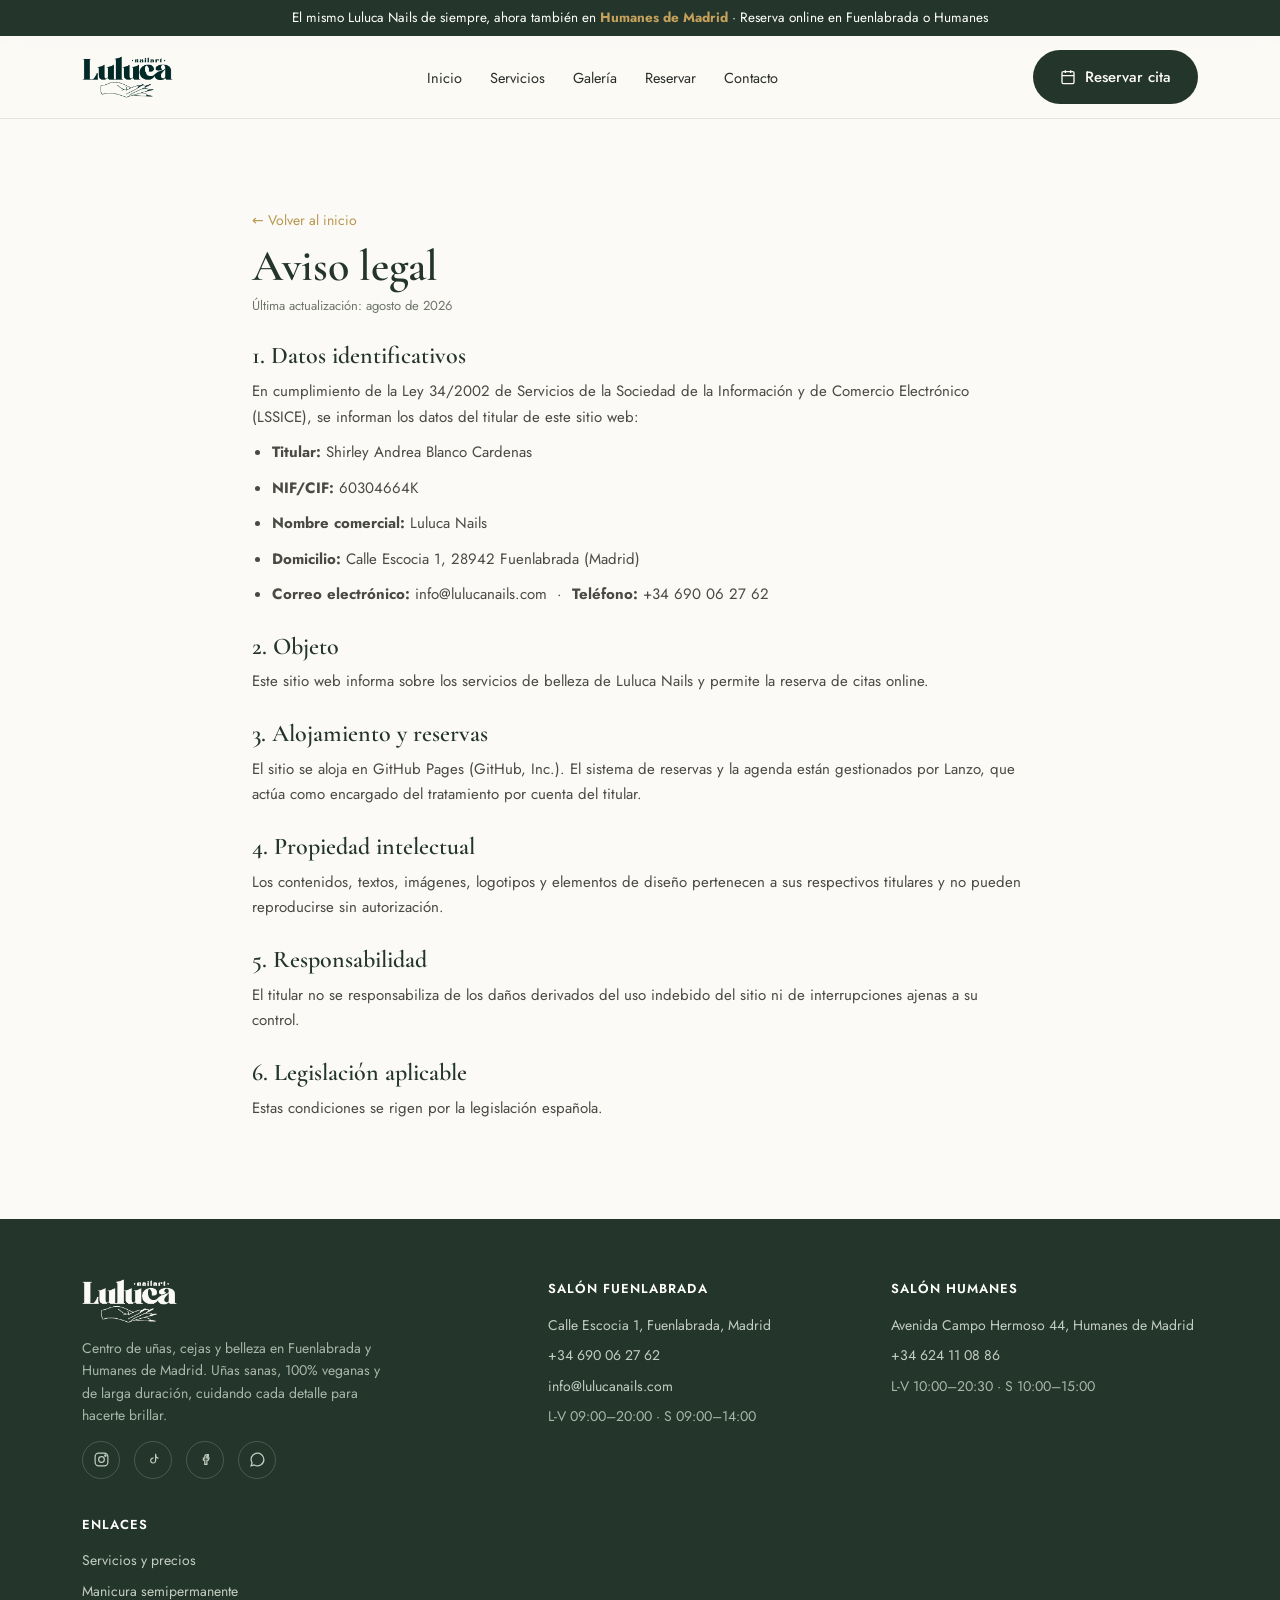
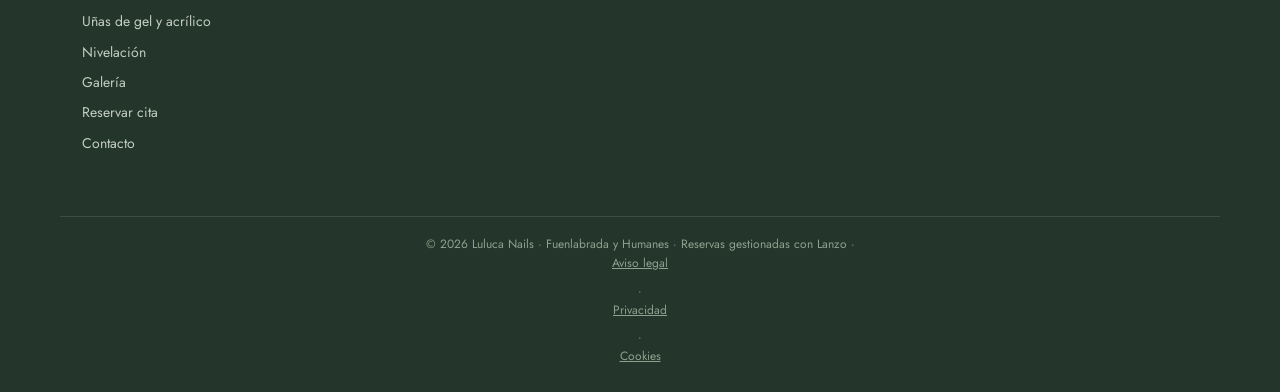
==== commit f879be85: "web: SEO por servicio y localidad, tres guias nuevas y ficha para Google Puntos 5 y 6 de la lista de" ====
--- a/aviso-legal.html
+++ b/aviso-legal.html
@@ -19,6 +19,7 @@
 <link rel="preconnect" href="https://fonts.gstatic.com" crossorigin>
 <link href="https://fonts.googleapis.com/css2?family=Cormorant+Garamond:wght@500;600;700&family=Jost:wght@300;400;500;600&display=swap" rel="stylesheet">
 <link rel="stylesheet" href="assets/css/styles.css">
+
 </head>
 <body data-locale="fuen">
 <div style="background:var(--forest);color:#fff;text-align:center;font-size:13.5px;padding:9px 16px;line-height:1.35">El mismo Luluca Nails de siempre, ahora también en <b style="color:var(--gold-2)">Humanes de Madrid</b> · Reserva online en Fuenlabrada o Humanes</div>
@@ -68,7 +69,7 @@
   </div>
   <div><h5>Salón Fuenlabrada</h5><a href="https://www.google.com/maps/search/?api=1&query=Calle%20Escocia%201%20Fuenlabrada" target="_blank" rel="noopener">Calle Escocia 1, Fuenlabrada, Madrid</a><a href="tel:+34690062762">+34 690 06 27 62</a><a href="mailto:info@lulucanails.com">info@lulucanails.com</a><span style="color:#a9b6a9">L-V 09:00–20:00 · S 09:00–14:00</span></div>
   <div><h5>Salón Humanes</h5><a href="https://www.google.com/maps/search/?api=1&query=Avenida%20Campo%20Hermoso%2044%20Humanes%20de%20Madrid" target="_blank" rel="noopener">Avenida Campo Hermoso 44, Humanes de Madrid</a><a href="tel:+34624110886">+34 624 11 08 86</a><span style="color:#a9b6a9">L-V 10:00–20:30 · S 10:00–15:00</span></div>
-  <div><h5>Enlaces</h5><a href="servicios.html">Servicios y precios</a><a href="galeria.html">Galería</a><a href="index.html#reservar">Reservar cita</a><a href="contacto.html">Contacto</a></div>
+  <div><h5>Enlaces</h5><a href="servicios.html">Servicios y precios</a><a href="manicura-semipermanente.html">Manicura semipermanente</a><a href="unas-de-gel-y-acrilico.html">Uñas de gel y acrílico</a><a href="nivelacion.html">Nivelación</a><a href="galeria.html">Galería</a><a href="index.html#reservar">Reservar cita</a><a href="contacto.html">Contacto</a></div>
 </div>
 <div class="legal">© 2026 Luluca Nails · Fuenlabrada y Humanes · Reservas gestionadas con Lanzo · <a href="aviso-legal.html">Aviso legal</a> · <a href="privacidad.html">Privacidad</a> · <a href="cookies.html">Cookies</a></div>
 </footer>
@@ -94,8 +95,18 @@
   function stars(n){n=Math.max(1,Math.min(5,Math.round(n||5)));var s='';for(var i=0;i<n;i++)s+='★';return s;}
   fetch('reviews.json',{cache:'no-store'}).then(function(r){return r.ok?r.json():null;}).then(function(d){
     if(!d||!d.reviews||!d.reviews.length) return;
-    var sc=document.getElementById('rev-score'); if(sc&&d.rating){sc.textContent=(''+d.rating).replace('.',',');}
-    var cn=document.getElementById('rev-count-num'); if(cn&&(d.count||d.count===0)){cn.textContent=d.count;}
+    // Las cifras viven marcadas por sitio (total, fuen, huma) y se refrescan todas
+    // de una pasada: estan repetidas en el heroe, en la franja y en las fichas, y
+    // antes solo se actualizaban las dos de esta seccion.
+    var agg={total:d.total||{rating:d.rating,count:d.count},
+             fuen:(d.salones&&d.salones.fuen)||{rating:d.rating,count:d.count},
+             huma:(d.salones&&d.salones.huma)||null};
+    document.querySelectorAll('[data-rev-score]').forEach(function(e){
+      var a=agg[e.getAttribute('data-rev-score')]; if(a&&a.rating) e.textContent=(''+a.rating).replace('.',',');
+    });
+    document.querySelectorAll('[data-rev-count]').forEach(function(e){
+      var a=agg[e.getAttribute('data-rev-count')]; if(a&&(a.count||a.count===0)) e.textContent=a.count;
+    });
     grid.innerHTML=d.reviews.map(function(v){
       var ini=esc(((v.name||'?').trim().charAt(0)||'?').toUpperCase());
       var av = v.photo ? '<div class="av" style="background-image:url('+JSON.stringify(v.photo)+');background-size:cover;color:transparent">'+ini+'</div>' : '<div class="av">'+ini+'</div>';
@@ -210,8 +221,12 @@
    // abierto tiene tope de alto y su propio scroll, asi que nunca desplaza el
    // resto de la pagina fuera de la pantalla.
    '.lz-salones{display:flex;gap:8px;flex-wrap:wrap}',
-   '.lz-sal{flex:1 1 140px;padding:15px 12px;border:2px solid #d8d5cc;border-radius:12px;background:#fff;font:inherit;font-size:16px;font-weight:700;color:var(--forest);cursor:pointer}',
+   '.lz-sal{flex:1 1 190px;display:flex;flex-direction:column;gap:3px;text-align:left;padding:13px 14px;border:2px solid #d8d5cc;border-radius:12px;background:#fff;font:inherit;color:var(--forest);cursor:pointer}',
    '.lz-sal.on{background:var(--forest);color:#fff;border-color:var(--forest)}',
+   '.lz-sal-n{font-size:16px;font-weight:700;line-height:1.2}',
+   '.lz-sal-d{font-size:12.5px;font-weight:500;line-height:1.3;color:var(--muted)}',
+   '.lz-sal.on .lz-sal-d{color:#cfddd0}',
+   '.lz-sub{color:var(--muted);font-size:13.5px;line-height:1.4;margin:-4px 0 9px}',
    '.lz-abre{width:100%;display:flex;align-items:center;gap:10px;text-align:left;padding:12px;border:1px solid #d8d5cc;border-radius:12px;background:#fff;font:inherit;font-size:15px;color:var(--forest);cursor:pointer;box-sizing:border-box}',
    '.lz-abre[aria-expanded="true"]{border-color:var(--gold-2)}',
    '.lz-abre.elegido{font-weight:600}',
@@ -281,7 +296,7 @@
     root.innerHTML=
      '<span class="cal-badge">Reservas 24/7 con Lanzo</span>'+
      '<div class="lz-h">Reserva tu cita en 3 pasos</div>'+
-     '<div id="lz-step-sal"><label>1 · Elige tu salón</label><div id="lz-salones" class="lz-salones"></div><div id="lz-salaviso"></div></div>'+
+     '<div id="lz-step-sal"><label>1 · Elige tu salón</label><div class="lz-sub">Cada salón tiene su propia agenda y su propio equipo: la cita se guarda solo en el que elijas.</div><div id="lz-salones" class="lz-salones"></div><div id="lz-salaviso"></div></div>'+
      '<div id="lz-step-svc" hidden><label>2 · Elige tu servicio</label>'+
      '<button type="button" id="lz-abre" class="lz-abre" aria-expanded="false" aria-controls="lz-panel"><span id="lz-abre-txt">Elige tu servicio…</span><span class="lz-abre-ch" aria-hidden="true">▾</span></button>'+
      '<div id="lz-panel" class="lz-panel" hidden>'+
@@ -319,8 +334,11 @@
   function renderSalones(){
     var cont=g('lz-salones'); if(!cont) return;
     cont.innerHTML=SALONES.map(function(sa){
+      // Nombre y direccion, como en los selectores de centro de las cadenas: con
+      // solo el nombre, quien no conoce los dos locales elige a ciegas.
       return '<button type="button" class="lz-locbtn lz-sal'+(SLUG===sa.slug?' on':'')+'" data-k="'+sa.k+
-             '" data-slug="'+sa.slug+'" data-wa="'+sa.wa+'">'+esc(sa.nombre)+'</button>';
+             '" data-slug="'+sa.slug+'" data-wa="'+sa.wa+'"><span class="lz-sal-n">'+esc(sa.nombre)+
+             '</span><span class="lz-sal-d">'+esc(sa.dir||'')+'</span></button>';
     }).join('');
   }
 
--- a/assets/css/styles.css
+++ b/assets/css/styles.css
@@ -170,6 +170,8 @@
 .loc .map .pin{position:absolute;inset:0;display:flex;align-items:center;justify-content:center;color:var(--forest)}
 .loc .body{padding:22px 24px 24px}
 .loc .tag-here{display:inline-block;font-size:11px;letter-spacing:.1em;text-transform:uppercase;color:var(--gold);font-weight:600;margin-bottom:6px}
+.loc .tag-pill{display:inline-block;margin:0 0 6px 8px;padding:3px 10px;border-radius:999px;background:#eef1ec;color:var(--forest);font-size:11px;letter-spacing:.04em;font-weight:600;vertical-align:2px}
+.loc .tag-pill.nuevo{background:var(--gold-2);color:#3a2f12}
 .loc h3{font-size:26px;color:var(--forest)}
 .loc .info{font-size:14px;color:var(--muted);margin:12px 0 18px}
 .loc .info div{margin-bottom:5px;display:flex;gap:8px;align-items:flex-start}
@@ -262,3 +264,30 @@
 .legal-body ul{margin:0 0 14px 20px}
 .legal-body a{color:var(--gold)}
 .legal a{color:inherit;text-decoration:underline}
+
+/* ---- Guías de servicio (manicura-semipermanente.html y hermanas) ---- */
+.tira-guias{margin:26px 0 0;text-align:center;font-size:14.5px;color:var(--muted)}
+.tira-guias a{color:var(--forest);text-decoration:underline;text-underline-offset:3px;text-decoration-color:var(--gold-2)}
+.tira-guias a:hover{color:var(--gold)}
+.tira-guias b{color:var(--forest)}
+.g-datos{display:grid;grid-template-columns:repeat(4,1fr);gap:1px;background:var(--line);border:1px solid var(--line);border-radius:16px;overflow:hidden}
+.g-datos>div{background:#fff;padding:14px 16px;display:flex;flex-direction:column;gap:3px}
+.g-datos span{font-size:10.5px;letter-spacing:.09em;text-transform:uppercase;color:var(--muted)}
+.g-datos b{font-family:'Cormorant Garamond',serif;font-size:19px;color:var(--forest);font-weight:600;line-height:1.2}
+@media(max-width:720px){ .g-datos{grid-template-columns:1fr 1fr} }
+.g-cuerpo p{color:var(--muted);font-size:16px;line-height:1.78;margin-bottom:13px}
+.g-cuerpo b{color:var(--forest);font-weight:600}
+.g-cuerpo a{color:var(--forest);text-decoration:underline;text-underline-offset:3px;text-decoration-color:var(--gold-2)}
+.g-cuerpo a:hover{color:var(--gold)}
+.g-precios{border:1px solid var(--line);border-radius:16px;overflow:hidden;background:#fff}
+.g-fila{display:flex;gap:18px;align-items:baseline;justify-content:space-between;padding:14px 18px;border-bottom:1px solid var(--line)}
+.g-fila:last-child{border-bottom:0}
+.g-fila b{display:block;color:var(--forest);font-weight:600;font-size:15.5px}
+.g-fila small{display:block;color:var(--muted);font-size:13px;margin-top:2px;line-height:1.45}
+.g-precio{color:var(--gold);font-weight:600;white-space:nowrap}
+.g-faq{border-bottom:1px solid var(--line)}
+.g-faq summary{cursor:pointer;padding:14px 0;color:var(--forest);font-size:16.5px;font-weight:500;display:flex;justify-content:space-between;gap:14px;list-style:none}
+.g-faq summary::-webkit-details-marker{display:none}
+.g-faq summary::after{content:'+';color:var(--gold);font-size:21px;line-height:1;flex:0 0 auto}
+.g-faq[open] summary::after{content:'\2013'}
+.g-faq p{color:var(--muted);font-size:15.5px;line-height:1.72;padding:0 0 16px;margin:0}
